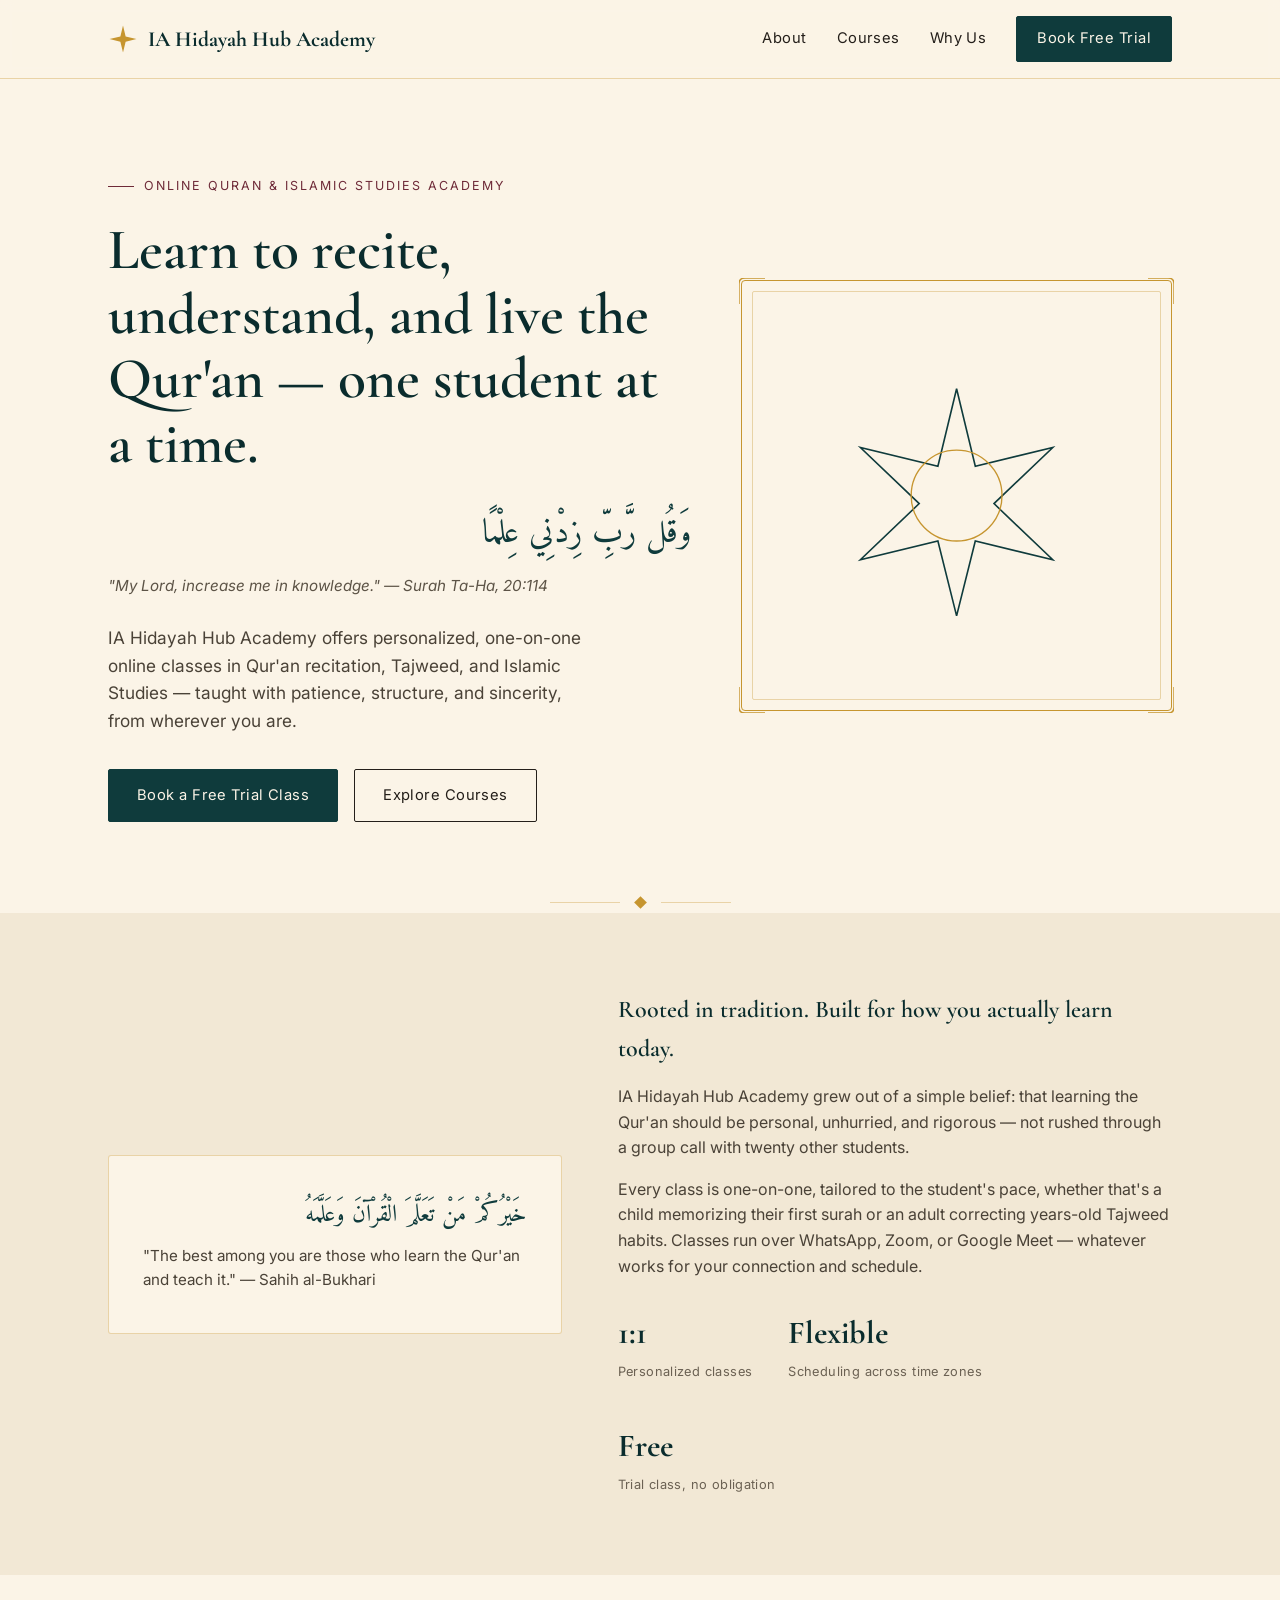
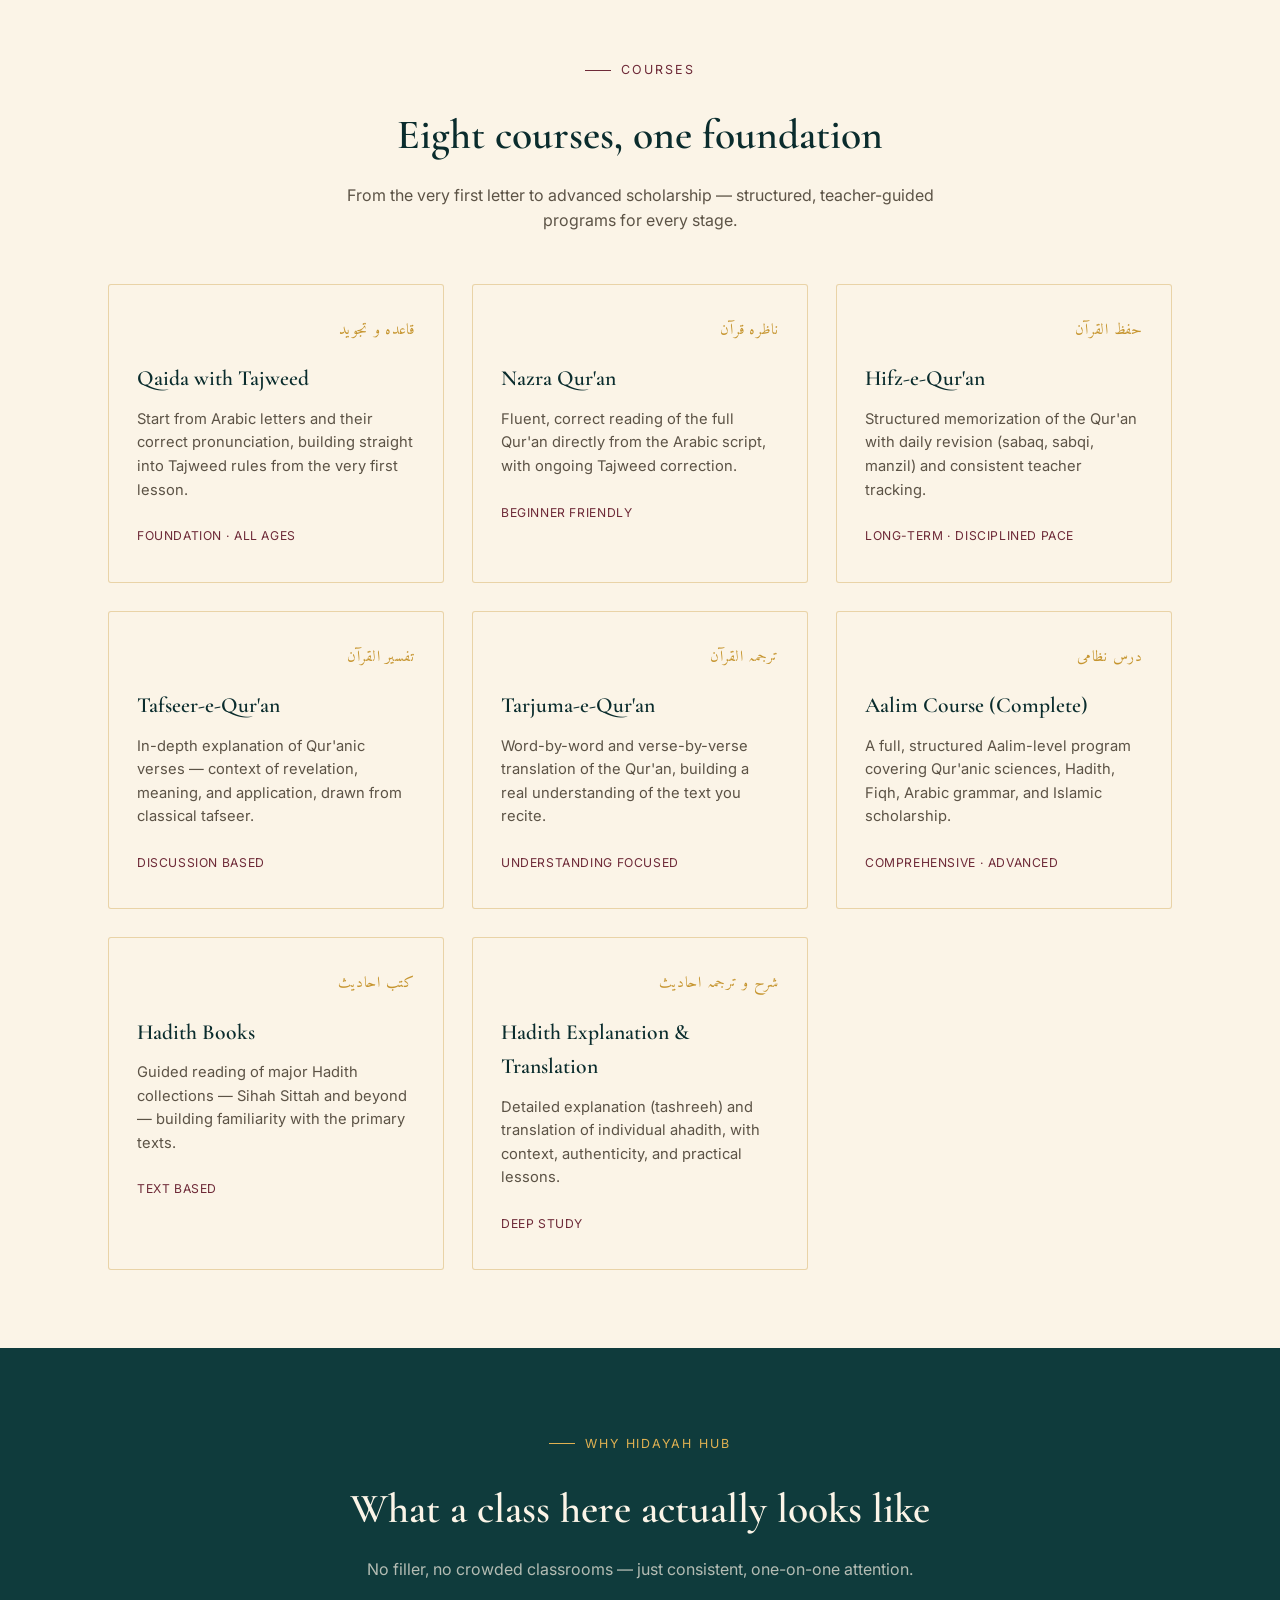
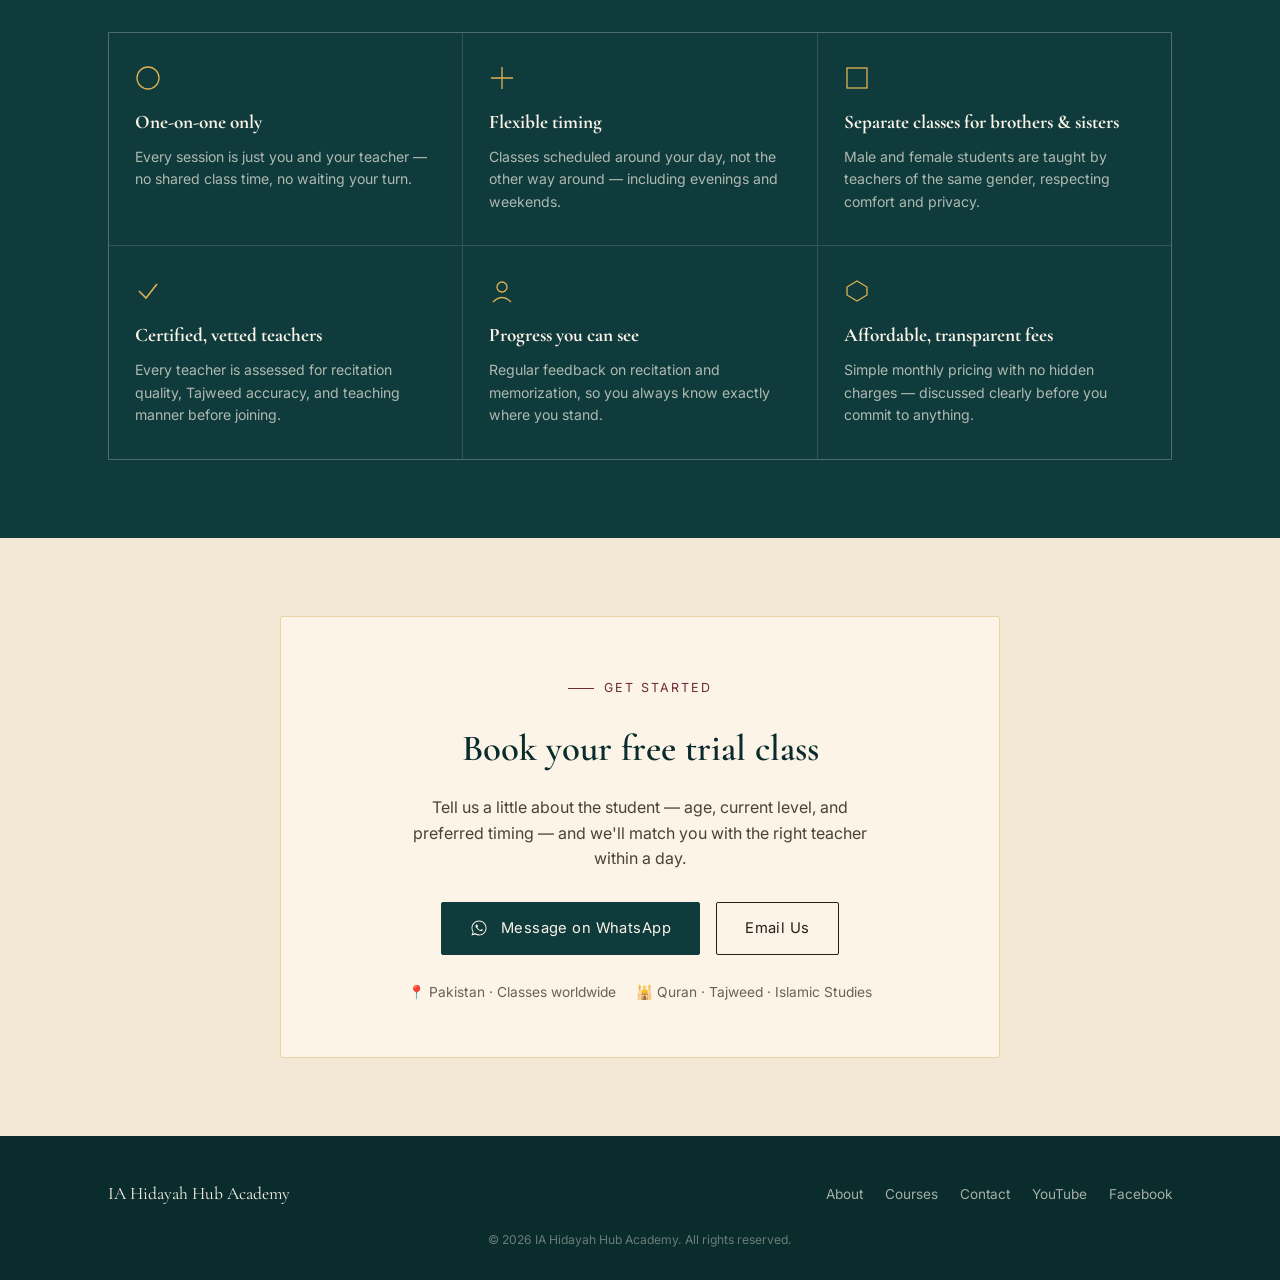
==== index.html @ 28bf7c2d "Add files via upload" ====
<!DOCTYPE html>
<html lang="en">
<head>
<meta charset="UTF-8">
<meta name="viewport" content="width=device-width, initial-scale=1.0">
<title>IA Hidayah Hub Academy — Online Quran, Tajweed &amp; Islamic Studies</title>
<meta name="description" content="IA Hidayah Hub Academy offers one-on-one online Quran recitation, Tajweed, and Islamic Studies classes with certified teachers, flexible scheduling, and a free trial class.">
<link rel="preconnect" href="https://fonts.googleapis.com">
<link href="https://fonts.googleapis.com/css2?family=Amiri:ital,wght@0,400;0,700;1,400&family=Cormorant+Garamond:wght@500;600;700&family=Inter:wght@400;500;600;700&display=swap" rel="stylesheet">
<style>
  :root{
    --ink: #0F3B3C;
    --ink-deep: #0A2C2D;
    --parchment: #FBF4E7;
    --parchment-dim: #F2E8D5;
    --gold: #C6952F;
    --gold-bright: #E0B152;
    --maroon: #6E2A38;
    --charcoal: #241F1A;
    --line: rgba(198,149,47,0.35);
  }
  *{ box-sizing: border-box; margin:0; padding:0; }
  html{ scroll-behavior: smooth; }
  body{
    background: var(--parchment);
    color: var(--charcoal);
    font-family: 'Inter', sans-serif;
    line-height: 1.6;
    overflow-x: hidden;
  }
  h1,h2,h3{ font-family:'Cormorant Garamond', serif; font-weight:600; color: var(--ink-deep); }
  .arabic{ font-family:'Amiri', serif; direction: rtl; }
  a{ text-decoration:none; color:inherit; }
  img,svg{ display:block; max-width:100%; }
  .wrap{ max-width: 1120px; margin: 0 auto; padding: 0 28px; }

  /* motion */
  @media (prefers-reduced-motion: reduce){
    *{ animation: none !important; transition: none !important; }
  }
  .reveal{ opacity:0; transform: translateY(18px); transition: opacity .7s ease, transform .7s ease; }
  .reveal.in{ opacity:1; transform: translateY(0); }

  /* geometric star (signature motif) */
  .star8{
    width: 100%; height:100%;
  }

  /* header */
  header{
    position: sticky; top:0; z-index: 50;
    background: rgba(251,244,231,0.92);
    backdrop-filter: blur(6px);
    border-bottom: 1px solid var(--line);
  }
  .nav{ display:flex; align-items:center; justify-content:space-between; padding: 16px 28px; max-width:1120px; margin:0 auto; }
  .brand{ display:flex; align-items:center; gap:10px; font-family:'Cormorant Garamond',serif; font-size:1.35rem; font-weight:700; color:var(--ink-deep); }
  .brand .mark{ width:30px; height:30px; flex-shrink:0; }
  .nav-links{ display:flex; align-items:center; gap:30px; }
  .nav-links a{ font-size:.92rem; letter-spacing:.03em; color: var(--charcoal); position:relative; }
  .nav-links a::after{ content:''; position:absolute; left:0; bottom:-5px; width:0; height:1px; background:var(--gold); transition:width .3s ease; }
  .nav-links a:hover::after{ width:100%; }
  .nav-cta{ background: var(--ink); color: var(--parchment) !important; padding: 10px 20px; border-radius:2px; font-size:.86rem; letter-spacing:.03em; border:1px solid var(--ink); transition: background .25s, color .25s; }
  .nav-cta:hover{ background: transparent; color: var(--ink) !important; }
  .burger{ display:none; }

  /* hero */
  .hero{ position:relative; padding: 90px 0 70px; overflow:hidden; }
  .hero-grid{ display:grid; grid-template-columns: 1.15fr .85fr; gap: 50px; align-items:center; }
  .eyebrow{ display:inline-flex; align-items:center; gap:10px; font-size:.78rem; letter-spacing:.16em; text-transform:uppercase; color: var(--maroon); margin-bottom:22px; }
  .eyebrow::before{ content:''; width:26px; height:1px; background: var(--maroon); }
  .hero h1{ font-size: clamp(2.4rem, 4.6vw, 3.6rem); line-height:1.12; margin-bottom: 22px; }
  .hero .ayah{ font-size: 2.1rem; color: var(--ink); margin: 26px 0 8px; line-height:1.9; }
  .hero .ayah-en{ font-size:.95rem; color:#5c5346; font-style:italic; margin-bottom: 26px; }
  .hero p.lede{ font-size: 1.08rem; color:#4a4237; max-width: 480px; margin-bottom: 34px; }
  .cta-row{ display:flex; gap:16px; flex-wrap:wrap; }
  .btn{ display:inline-block; padding: 14px 28px; font-size:.92rem; letter-spacing:.03em; border-radius:2px; transition: all .25s ease; }
  .btn-primary{ background: var(--ink); color: var(--parchment); border:1px solid var(--ink); }
  .btn-primary:hover{ background: var(--maroon); border-color: var(--maroon); }
  .btn-ghost{ border:1px solid var(--charcoal); color: var(--charcoal); }
  .btn-ghost:hover{ background: var(--charcoal); color: var(--parchment); }

  .hero-ornament{ position:relative; aspect-ratio: 1/1; display:flex; align-items:center; justify-content:center; }
  .frame{ position:absolute; inset:0; border: 1.5px solid var(--gold); border-radius: 4px; }
  .frame::before{ content:''; position:absolute; inset:10px; border: 1px solid var(--line); border-radius:2px; }
  .star-center{ width: 62%; animation: spin 60s linear infinite; }
  @keyframes spin{ to{ transform: rotate(360deg); } }
  .corner{ position:absolute; width:26px; height:26px; }
  .corner svg{ width:100%; height:100%; }
  .corner.tl{ top:-2px; left:-2px; }
  .corner.tr{ top:-2px; right:-2px; transform:scaleX(-1); }
  .corner.bl{ bottom:-2px; left:-2px; transform:scaleY(-1); }
  .corner.br{ bottom:-2px; right:-2px; transform:scale(-1,-1); }

  /* divider */
  .divider{ display:flex; align-items:center; justify-content:center; gap:16px; padding: 6px 0; }
  .divider .ln{ height:1px; width:70px; background: var(--line); }
  .divider .diamond{ width:9px; height:9px; background: var(--gold); transform: rotate(45deg); }

  section{ padding: 78px 0; }
  .section-head{ text-align:center; max-width:620px; margin:0 auto 50px; }
  .section-head .eyebrow{ justify-content:center; }
  .section-head h2{ font-size: clamp(1.9rem, 3.4vw, 2.6rem); margin-bottom: 14px; }
  .section-head p{ color:#5c5346; font-size:1rem; }

  /* about */
  .about{ background: var(--parchment-dim); }
  .about-grid{ display:grid; grid-template-columns: .9fr 1.1fr; gap:56px; align-items:center; }
  .about-panel{ border:1px solid var(--line); padding: 40px 34px; background: var(--parchment); border-radius:3px; }
  .about-panel .arabic{ font-size:1.5rem; color:var(--ink); margin-bottom:10px; }
  .about-panel p{ color:#4a4237; font-size:.95rem; }
  .about-copy h3{ font-size:1.5rem; margin-bottom:16px; }
  .about-copy p{ color:#4a4237; margin-bottom:16px; }
  .stat-row{ display:flex; gap:36px; margin-top: 28px; flex-wrap:wrap; }
  .stat b{ display:block; font-family:'Cormorant Garamond',serif; font-size:2rem; color: var(--ink-deep); }
  .stat span{ font-size:.8rem; color:#6b6153; letter-spacing:.03em; }

  /* courses */
  .courses-grid{ display:grid; grid-template-columns: repeat(3,1fr); gap: 28px; }
  .course-card{ background: var(--parchment); border:1px solid var(--line); border-radius:3px; padding: 34px 28px; position:relative; transition: transform .3s ease, box-shadow .3s ease; }
  .course-card:hover{ transform: translateY(-6px); box-shadow: 0 18px 34px rgba(15,59,60,0.1); }
  .course-num{ font-family:'Amiri',serif; font-size:.95rem; color: var(--gold); margin-bottom: 18px; letter-spacing:.05em; }
  .course-card h3{ font-size:1.35rem; margin-bottom:12px; }
  .course-card p{ font-size:.92rem; color:#5c5346; margin-bottom:20px; }
  .course-card .tag{ font-size:.76rem; letter-spacing:.05em; text-transform:uppercase; color: var(--maroon); }

  /* why us */
  .why{ background: var(--ink); color: var(--parchment); }
  .why .section-head h2{ color: var(--parchment); }
  .why .section-head p{ color: rgba(251,244,231,.7); }
  .why .eyebrow{ color: var(--gold-bright); }
  .why .eyebrow::before{ background: var(--gold-bright); }
  .feature-grid{ display:grid; grid-template-columns: repeat(3,1fr); gap: 1px; background: rgba(251,244,231,0.14); border:1px solid rgba(251,244,231,0.14); }
  .feature{ background: var(--ink); padding: 32px 26px; }
  .feature .mark{ width:26px; height:26px; margin-bottom:16px; }
  .feature h4{ font-family:'Cormorant Garamond',serif; font-size:1.2rem; margin-bottom:8px; color: var(--parchment); }
  .feature p{ font-size:.88rem; color: rgba(251,244,231,.68); }

  /* contact */
  .contact{ background: var(--parchment-dim); }
  .contact-panel{ background: var(--parchment); border:1px solid var(--line); border-radius:3px; padding: 54px; text-align:center; max-width: 720px; margin: 0 auto; position:relative; }
  .contact-panel h2{ font-size: clamp(1.8rem,3vw,2.3rem); margin-bottom:16px; }
  .contact-panel p{ color:#4a4237; margin-bottom: 30px; max-width:480px; margin-left:auto; margin-right:auto; }
  .contact-links{ display:flex; gap:16px; justify-content:center; flex-wrap:wrap; margin-bottom: 26px; }
  .contact-meta{ font-size:.86rem; color:#6b6153; }
  .contact-meta span{ display:inline-block; margin: 0 8px; }

  footer{ background: var(--ink-deep); color: rgba(251,244,231,.75); padding: 44px 0 30px; }
  .footer-row{ display:flex; justify-content:space-between; align-items:center; flex-wrap:wrap; gap:20px; }
  .footer-brand{ font-family:'Cormorant Garamond',serif; color: var(--parchment); font-size:1.1rem; }
  .footer-links{ display:flex; gap:22px; }
  .footer-links a{ font-size:.85rem; color: rgba(251,244,231,.65); transition: color .2s ease; }
  .footer-links a:hover{ color: var(--gold-bright); }
  .footer-note{ font-size:.76rem; color: rgba(251,244,231,.4); margin-top:22px; text-align:center; }

  @media (max-width: 880px){
    .nav-links{ display:none; }
    .hero-grid, .about-grid{ grid-template-columns: 1fr; }
    .hero-ornament{ max-width: 260px; margin: 0 auto; order:-1; }
    .courses-grid{ grid-template-columns: 1fr; }
    .feature-grid{ grid-template-columns: 1fr; }
    .contact-panel{ padding: 38px 24px; }
    .footer-row{ flex-direction:column; text-align:center; }
  }
</style>
</head>
<body>

<header>
  <div class="nav">
    <a href="#top" class="brand">
      <svg class="mark" viewBox="0 0 40 40" fill="none"><path d="M20 2 L23.5 16.5 L38 20 L23.5 23.5 L20 38 L16.5 23.5 L2 20 L16.5 16.5 Z" fill="#C6952F"/></svg>
      IA Hidayah Hub Academy
    </a>
    <nav class="nav-links">
      <a href="#about">About</a>
      <a href="#courses">Courses</a>
      <a href="#why">Why Us</a>
      <a href="#contact" class="nav-cta">Book Free Trial</a>
    </nav>
  </div>
</header>

<main id="top">
  <section class="hero">
    <div class="wrap hero-grid">
      <div class="reveal">
        <div class="eyebrow">Online Quran &amp; Islamic Studies Academy</div>
        <h1>Learn to recite, understand, and live the Qur'an — one student at a time.</h1>
        <p class="ayah arabic">وَقُل رَّبِّ زِدْنِي عِلْمًا</p>
        <p class="ayah-en">"My Lord, increase me in knowledge." — Surah Ta-Ha, 20:114</p>
        <p class="lede">IA Hidayah Hub Academy offers personalized, one-on-one online classes in Qur'an recitation, Tajweed, and Islamic Studies — taught with patience, structure, and sincerity, from wherever you are.</p>
        <div class="cta-row">
          <a href="#contact" class="btn btn-primary">Book a Free Trial Class</a>
          <a href="#courses" class="btn btn-ghost">Explore Courses</a>
        </div>
      </div>
      <div class="hero-ornament reveal">
        <div class="frame"></div>
        <div class="corner tl"><svg viewBox="0 0 26 26"><path d="M0 26 V6 Q0 0 6 0 H26" stroke="#C6952F" stroke-width="1.4" fill="none"/></svg></div>
        <div class="corner tr"><svg viewBox="0 0 26 26"><path d="M0 26 V6 Q0 0 6 0 H26" stroke="#C6952F" stroke-width="1.4" fill="none"/></svg></div>
        <div class="corner bl"><svg viewBox="0 0 26 26"><path d="M0 26 V6 Q0 0 6 0 H26" stroke="#C6952F" stroke-width="1.4" fill="none"/></svg></div>
        <div class="corner br"><svg viewBox="0 0 26 26"><path d="M0 26 V6 Q0 0 6 0 H26" stroke="#C6952F" stroke-width="1.4" fill="none"/></svg></div>
        <svg class="star-center" viewBox="0 0 200 200">
          <g fill="none" stroke="#0F3B3C" stroke-width="1.2">
            <path d="M100 20 L114 78 L172 64 L128 106 L172 148 L114 134 L100 190 L86 134 L28 148 L72 106 L28 64 L86 78 Z"/>
            <circle cx="100" cy="100" r="34" stroke="#C6952F" stroke-width="1"/>
          </g>
        </svg>
      </div>
    </div>
  </section>

  <div class="divider"><span class="ln"></span><span class="diamond"></span><span class="ln"></span></div>

  <section class="about" id="about">
    <div class="wrap about-grid">
      <div class="about-panel reveal">
        <p class="arabic">خَيْرُكُمْ مَنْ تَعَلَّمَ الْقُرْآنَ وَعَلَّمَهُ</p>
        <p>"The best among you are those who learn the Qur'an and teach it." — Sahih al-Bukhari</p>
      </div>
      <div class="about-copy reveal">
        <h3>Rooted in tradition. Built for how you actually learn today.</h3>
        <p>IA Hidayah Hub Academy grew out of a simple belief: that learning the Qur'an should be personal, unhurried, and rigorous — not rushed through a group call with twenty other students.</p>
        <p>Every class is one-on-one, tailored to the student's pace, whether that's a child memorizing their first surah or an adult correcting years-old Tajweed habits. Classes run over WhatsApp, Zoom, or Google Meet — whatever works for your connection and schedule.</p>
        <div class="stat-row">
          <div class="stat"><b>1:1</b><span>Personalized classes</span></div>
          <div class="stat"><b>Flexible</b><span>Scheduling across time zones</span></div>
          <div class="stat"><b>Free</b><span>Trial class, no obligation</span></div>
        </div>
      </div>
    </div>
  </section>

  <section id="courses">
    <div class="wrap">
      <div class="section-head reveal">
        <div class="eyebrow">Courses</div>
        <h2>Eight courses, one foundation</h2>
        <p>From the very first letter to advanced scholarship — structured, teacher-guided programs for every stage.</p>
      </div>
      <div class="courses-grid">
        <div class="course-card reveal">
          <div class="course-num arabic">قاعدہ و تجوید</div>
          <h3>Qaida with Tajweed</h3>
          <p>Start from Arabic letters and their correct pronunciation, building straight into Tajweed rules from the very first lesson.</p>
          <span class="tag">Foundation · All ages</span>
        </div>
        <div class="course-card reveal">
          <div class="course-num arabic">ناظرہ قرآن</div>
          <h3>Nazra Qur'an</h3>
          <p>Fluent, correct reading of the full Qur'an directly from the Arabic script, with ongoing Tajweed correction.</p>
          <span class="tag">Beginner friendly</span>
        </div>
        <div class="course-card reveal">
          <div class="course-num arabic">حفظ القرآن</div>
          <h3>Hifz-e-Qur'an</h3>
          <p>Structured memorization of the Qur'an with daily revision (sabaq, sabqi, manzil) and consistent teacher tracking.</p>
          <span class="tag">Long-term · Disciplined pace</span>
        </div>
        <div class="course-card reveal">
          <div class="course-num arabic">تفسیر القرآن</div>
          <h3>Tafseer-e-Qur'an</h3>
          <p>In-depth explanation of Qur'anic verses — context of revelation, meaning, and application, drawn from classical tafseer.</p>
          <span class="tag">Discussion based</span>
        </div>
        <div class="course-card reveal">
          <div class="course-num arabic">ترجمہ القرآن</div>
          <h3>Tarjuma-e-Qur'an</h3>
          <p>Word-by-word and verse-by-verse translation of the Qur'an, building a real understanding of the text you recite.</p>
          <span class="tag">Understanding focused</span>
        </div>
        <div class="course-card reveal">
          <div class="course-num arabic">درس نظامی</div>
          <h3>Aalim Course (Complete)</h3>
          <p>A full, structured Aalim-level program covering Qur'anic sciences, Hadith, Fiqh, Arabic grammar, and Islamic scholarship.</p>
          <span class="tag">Comprehensive · Advanced</span>
        </div>
        <div class="course-card reveal">
          <div class="course-num arabic">کتب احادیث</div>
          <h3>Hadith Books</h3>
          <p>Guided reading of major Hadith collections — Sihah Sittah and beyond — building familiarity with the primary texts.</p>
          <span class="tag">Text based</span>
        </div>
        <div class="course-card reveal">
          <div class="course-num arabic">شرح و ترجمہ احادیث</div>
          <h3>Hadith Explanation &amp; Translation</h3>
          <p>Detailed explanation (tashreeh) and translation of individual ahadith, with context, authenticity, and practical lessons.</p>
          <span class="tag">Deep study</span>
        </div>
      </div>
    </div>
  </section>

  <section class="why" id="why">
    <div class="wrap">
      <div class="section-head reveal">
        <div class="eyebrow">Why Hidayah Hub</div>
        <h2>What a class here actually looks like</h2>
        <p>No filler, no crowded classrooms — just consistent, one-on-one attention.</p>
      </div>
    </div>
    <div class="wrap">
      <div class="feature-grid">
        <div class="feature reveal">
          <svg class="mark" viewBox="0 0 26 26"><circle cx="13" cy="13" r="11" stroke="#E0B152" stroke-width="1.3" fill="none"/></svg>
          <h4>One-on-one only</h4>
          <p>Every session is just you and your teacher — no shared class time, no waiting your turn.</p>
        </div>
        <div class="feature reveal">
          <svg class="mark" viewBox="0 0 26 26"><path d="M13 2 L13 24 M2 13 L24 13" stroke="#E0B152" stroke-width="1.3"/></svg>
          <h4>Flexible timing</h4>
          <p>Classes scheduled around your day, not the other way around — including evenings and weekends.</p>
        </div>
        <div class="feature reveal">
          <svg class="mark" viewBox="0 0 26 26"><rect x="3" y="3" width="20" height="20" stroke="#E0B152" stroke-width="1.3" fill="none"/></svg>
          <h4>Separate classes for brothers &amp; sisters</h4>
          <p>Male and female students are taught by teachers of the same gender, respecting comfort and privacy.</p>
        </div>
        <div class="feature reveal">
          <svg class="mark" viewBox="0 0 26 26"><path d="M4 13 L11 20 L22 6" stroke="#E0B152" stroke-width="1.6" fill="none"/></svg>
          <h4>Certified, vetted teachers</h4>
          <p>Every teacher is assessed for recitation quality, Tajweed accuracy, and teaching manner before joining.</p>
        </div>
        <div class="feature reveal">
          <svg class="mark" viewBox="0 0 26 26"><circle cx="13" cy="9" r="5" stroke="#E0B152" stroke-width="1.3" fill="none"/><path d="M4 24 Q13 15 22 24" stroke="#E0B152" stroke-width="1.3" fill="none"/></svg>
          <h4>Progress you can see</h4>
          <p>Regular feedback on recitation and memorization, so you always know exactly where you stand.</p>
        </div>
        <div class="feature reveal">
          <svg class="mark" viewBox="0 0 26 26"><path d="M13 3 L23 9 V17 L13 23 L3 17 V9 Z" stroke="#E0B152" stroke-width="1.3" fill="none"/></svg>
          <h4>Affordable, transparent fees</h4>
          <p>Simple monthly pricing with no hidden charges — discussed clearly before you commit to anything.</p>
        </div>
      </div>
    </div>
  </section>

  <section class="contact" id="contact">
    <div class="wrap">
      <div class="contact-panel reveal">
        <div class="eyebrow" style="justify-content:center;">Get Started</div>
        <h2>Book your free trial class</h2>
        <p>Tell us a little about the student — age, current level, and preferred timing — and we'll match you with the right teacher within a day.</p>
        <div class="contact-links">
          <a href="https://wa.me/923262214367" class="btn btn-primary btn-whatsapp">
            <svg viewBox="0 0 24 24" width="18" height="18" fill="currentColor" style="display:inline-block;vertical-align:-4px;margin-right:8px;"><path d="M17.5 14.4c-.3-.1-1.6-.8-1.9-.9-.3-.1-.4-.1-.6.1-.2.3-.7.9-.8 1-.1.2-.3.2-.6.1-.3-.1-1.2-.4-2.2-1.4-.8-.7-1.4-1.6-1.5-1.9-.2-.3 0-.5.1-.6.1-.1.3-.3.4-.5.1-.1.2-.3.2-.4.1-.2 0-.3 0-.4-.1-.1-.6-1.4-.8-1.9-.2-.5-.4-.4-.6-.4h-.5c-.2 0-.4.1-.6.3-.2.3-.8.8-.8 1.9s.8 2.2 1 2.4c.1.1 1.7 2.6 4.1 3.6.6.2 1 .4 1.4.5.6.2 1.1.2 1.5.1.5-.1 1.4-.6 1.6-1.1.2-.5.2-1 .1-1.1-.1-.1-.2-.2-.5-.3z"/><path d="M12 2C6.5 2 2 6.5 2 12c0 1.9.5 3.6 1.5 5.1L2 22l5.1-1.4C8.5 21.5 10.2 22 12 22c5.5 0 10-4.5 10-10S17.5 2 12 2zm0 18.2c-1.7 0-3.3-.5-4.6-1.3l-.3-.2-3.1.8.8-3-.2-.3C3.7 14.9 3.2 13.5 3.2 12c0-4.8 3.9-8.7 8.8-8.7s8.8 3.9 8.8 8.7-3.9 8.7-8.8 8.7z"/></svg>
            Message on WhatsApp
          </a>
          <a href="mailto:ibrahimadil7860@gmail.com" class="btn btn-ghost">Email Us</a>
        </div>
        <div class="contact-meta">
          <span>📍 Pakistan · Classes worldwide</span>
          <span>🕌 Quran · Tajweed · Islamic Studies</span>
        </div>
      </div>
    </div>
  </section>
</main>

<footer>
  <div class="wrap">
    <div class="footer-row">
      <div class="footer-brand">IA Hidayah Hub Academy</div>
      <div class="footer-links">
        <a href="#about">About</a>
        <a href="#courses">Courses</a>
        <a href="#contact">Contact</a>
        <a href="#" target="_blank">YouTube</a>
        <a href="#" target="_blank">Facebook</a>
      </div>
    </div>
    <div class="footer-note">© <span id="year"></span> IA Hidayah Hub Academy. All rights reserved.</div>
  </div>
</footer>

<script>
  document.getElementById('year').textContent = new Date().getFullYear();
  const io = new IntersectionObserver((entries)=>{
    entries.forEach(e=>{ if(e.isIntersecting){ e.target.classList.add('in'); io.unobserve(e.target); } });
  }, { threshold: 0.15 });
  document.querySelectorAll('.reveal').forEach(el => io.observe(el));
</script>

</body>
</html>
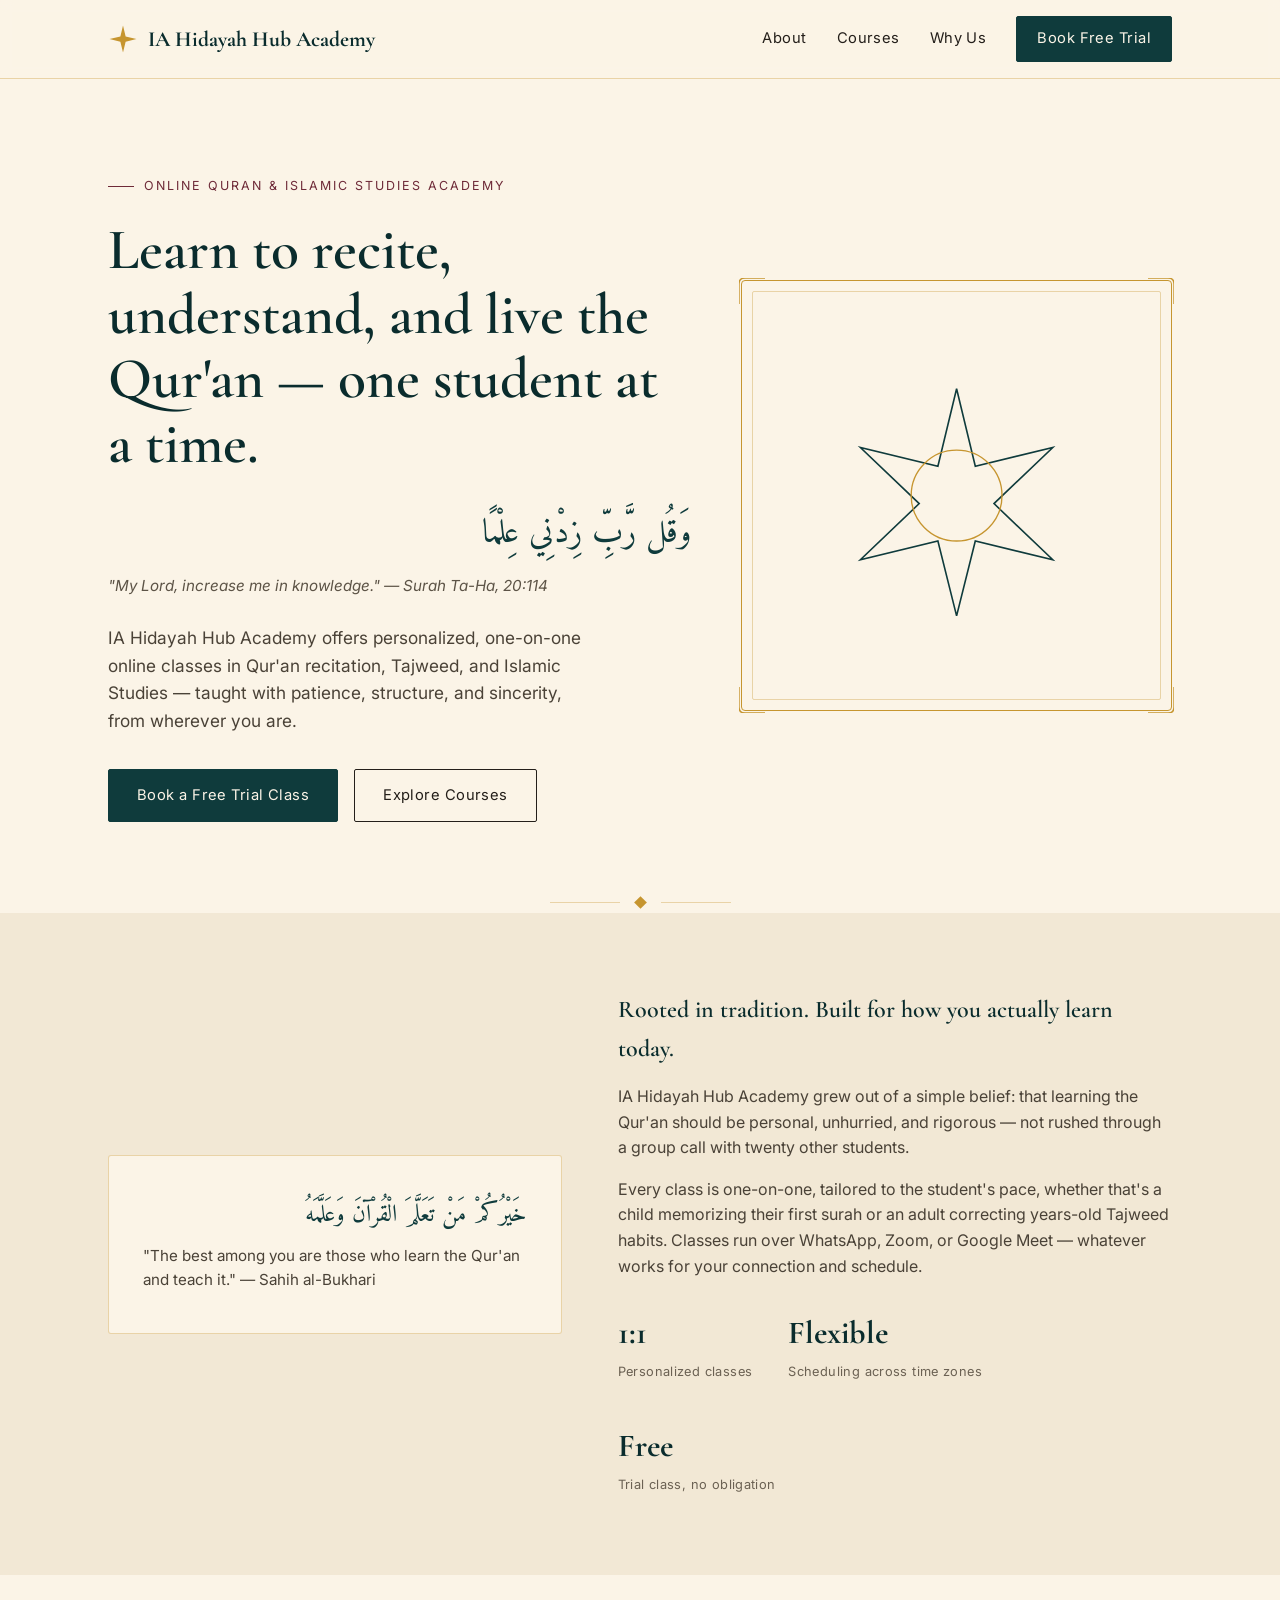
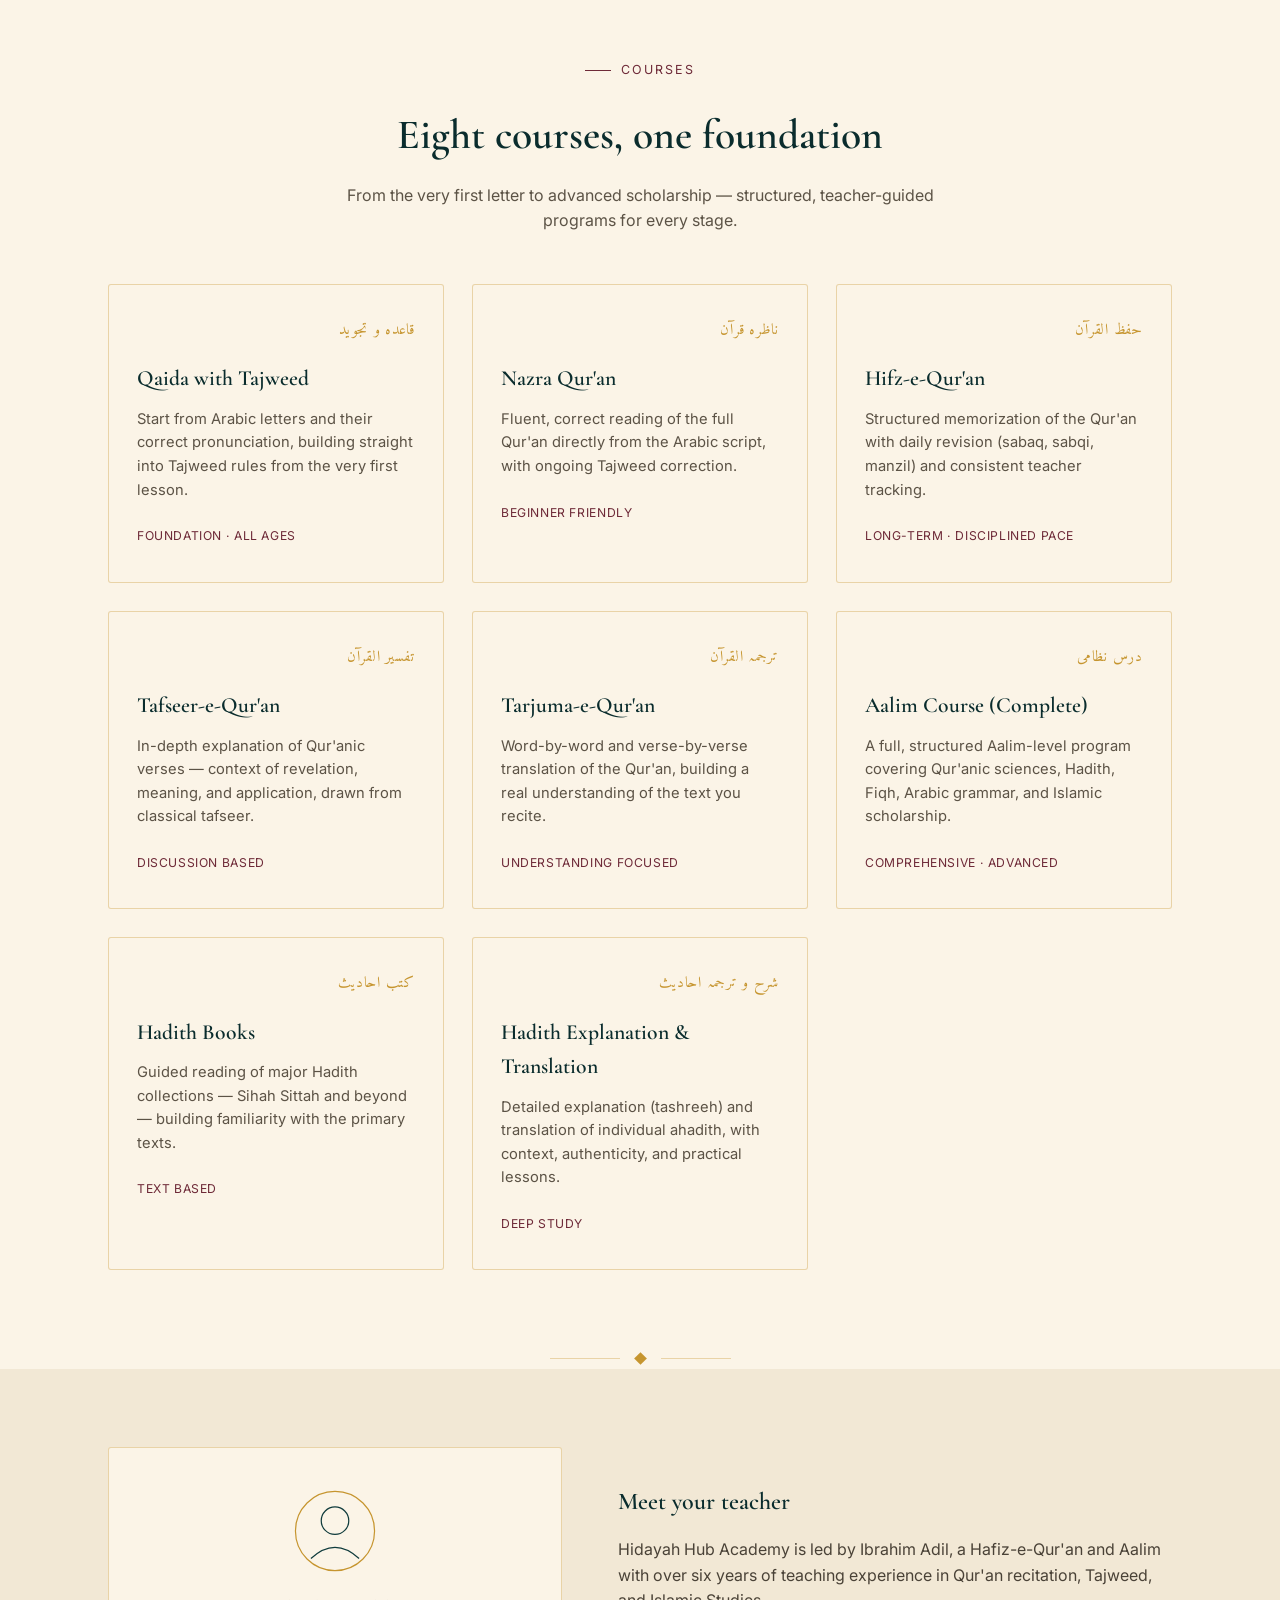
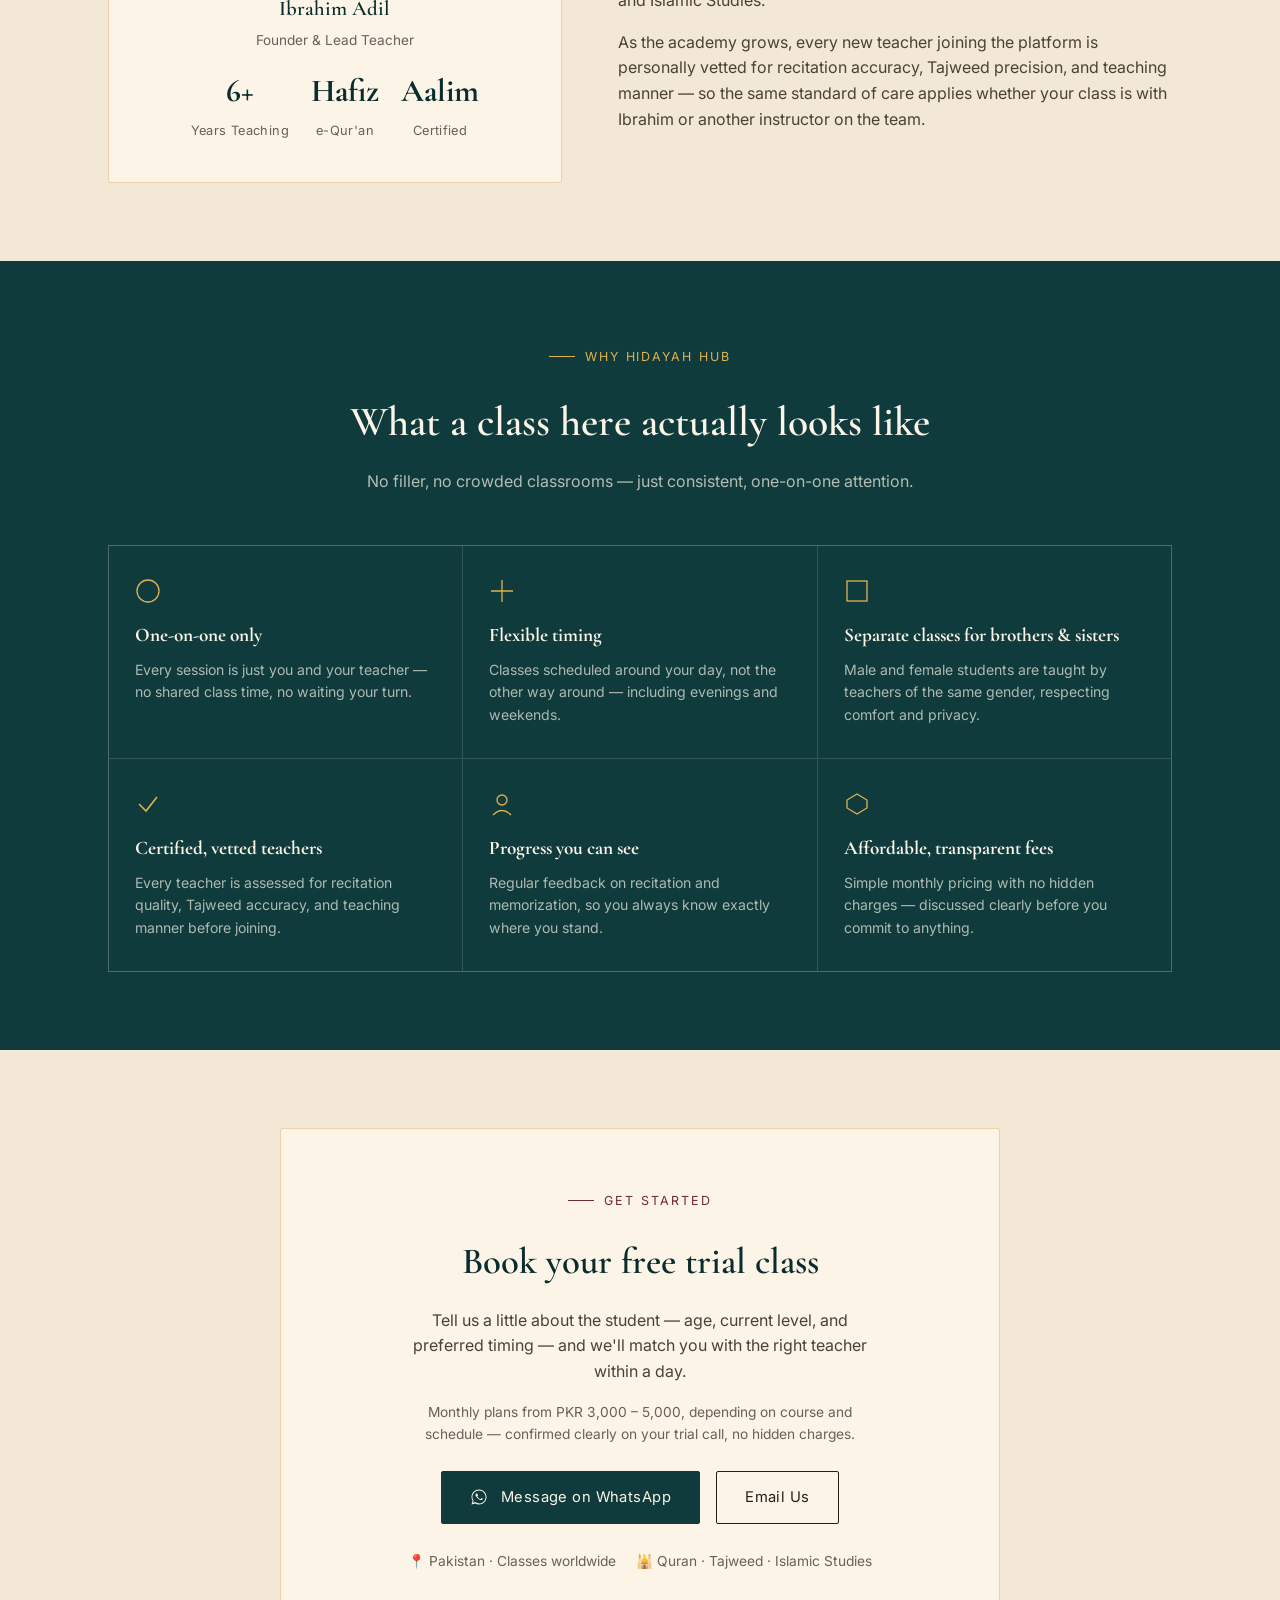
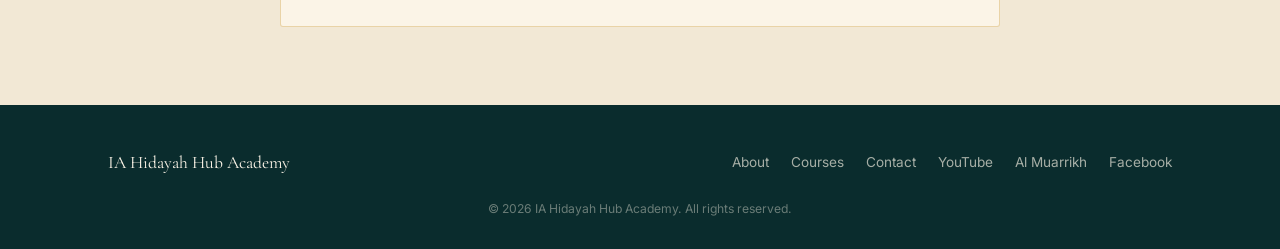
==== commit 812b7605: "Rename index(1).html to index.html" ====
--- a/index.html
+++ b/index.html
@@ -292,6 +292,32 @@
     </div>
   </section>
 
+  <div class="divider"><span class="ln"></span><span class="diamond"></span><span class="ln"></span></div>
+
+  <section class="about" id="teacher">
+    <div class="wrap about-grid">
+      <div class="about-panel reveal" style="text-align:center;">
+        <svg viewBox="0 0 100 100" width="86" height="86" style="margin:0 auto 18px;">
+          <circle cx="50" cy="50" r="46" fill="none" stroke="#C6952F" stroke-width="1.4"/>
+          <circle cx="50" cy="38" r="16" fill="none" stroke="#0F3B3C" stroke-width="1.4"/>
+          <path d="M22 82 Q50 56 78 82" fill="none" stroke="#0F3B3C" stroke-width="1.4"/>
+        </svg>
+        <h3 style="font-size:1.3rem;margin-bottom:4px;">Ibrahim Adil</h3>
+        <p style="color:#6b6153;font-size:.85rem;margin-bottom:14px;">Founder &amp; Lead Teacher</p>
+        <div class="stat-row" style="justify-content:center;gap:22px;margin-top:0;">
+          <div class="stat"><b>6+</b><span>Years Teaching</span></div>
+          <div class="stat"><b>Hafiz</b><span>e-Qur'an</span></div>
+          <div class="stat"><b>Aalim</b><span>Certified</span></div>
+        </div>
+      </div>
+      <div class="about-copy reveal">
+        <h3>Meet your teacher</h3>
+        <p>Hidayah Hub Academy is led by Ibrahim Adil, a Hafiz-e-Qur'an and Aalim with over six years of teaching experience in Qur'an recitation, Tajweed, and Islamic Studies.</p>
+        <p>As the academy grows, every new teacher joining the platform is personally vetted for recitation accuracy, Tajweed precision, and teaching manner — so the same standard of care applies whether your class is with Ibrahim or another instructor on the team.</p>
+      </div>
+    </div>
+  </section>
+
   <section class="why" id="why">
     <div class="wrap">
       <div class="section-head reveal">
@@ -342,6 +368,7 @@
         <div class="eyebrow" style="justify-content:center;">Get Started</div>
         <h2>Book your free trial class</h2>
         <p>Tell us a little about the student — age, current level, and preferred timing — and we'll match you with the right teacher within a day.</p>
+        <p style="font-size:.86rem;color:#6b6153;margin-top:-14px;margin-bottom:26px;">Monthly plans from PKR 3,000 – 5,000, depending on course and schedule — confirmed clearly on your trial call, no hidden charges.</p>
         <div class="contact-links">
           <a href="https://wa.me/923262214367" class="btn btn-primary btn-whatsapp">
             <svg viewBox="0 0 24 24" width="18" height="18" fill="currentColor" style="display:inline-block;vertical-align:-4px;margin-right:8px;"><path d="M17.5 14.4c-.3-.1-1.6-.8-1.9-.9-.3-.1-.4-.1-.6.1-.2.3-.7.9-.8 1-.1.2-.3.2-.6.1-.3-.1-1.2-.4-2.2-1.4-.8-.7-1.4-1.6-1.5-1.9-.2-.3 0-.5.1-.6.1-.1.3-.3.4-.5.1-.1.2-.3.2-.4.1-.2 0-.3 0-.4-.1-.1-.6-1.4-.8-1.9-.2-.5-.4-.4-.6-.4h-.5c-.2 0-.4.1-.6.3-.2.3-.8.8-.8 1.9s.8 2.2 1 2.4c.1.1 1.7 2.6 4.1 3.6.6.2 1 .4 1.4.5.6.2 1.1.2 1.5.1.5-.1 1.4-.6 1.6-1.1.2-.5.2-1 .1-1.1-.1-.1-.2-.2-.5-.3z"/><path d="M12 2C6.5 2 2 6.5 2 12c0 1.9.5 3.6 1.5 5.1L2 22l5.1-1.4C8.5 21.5 10.2 22 12 22c5.5 0 10-4.5 10-10S17.5 2 12 2zm0 18.2c-1.7 0-3.3-.5-4.6-1.3l-.3-.2-3.1.8.8-3-.2-.3C3.7 14.9 3.2 13.5 3.2 12c0-4.8 3.9-8.7 8.8-8.7s8.8 3.9 8.8 8.7-3.9 8.7-8.8 8.7z"/></svg>
@@ -366,8 +393,9 @@
         <a href="#about">About</a>
         <a href="#courses">Courses</a>
         <a href="#contact">Contact</a>
-        <a href="#" target="_blank">YouTube</a>
-        <a href="#" target="_blank">Facebook</a>
+        <a href="https://youtube.com/@ahidayahnoor" target="_blank">YouTube</a>
+        <a href="https://youtube.com/@almuarrikh.official" target="_blank">Al Muarrikh</a>
+        <a href="https://www.facebook.com/share/19P4MpADRA/" target="_blank">Facebook</a>
       </div>
     </div>
     <div class="footer-note">© <span id="year"></span> IA Hidayah Hub Academy. All rights reserved.</div>
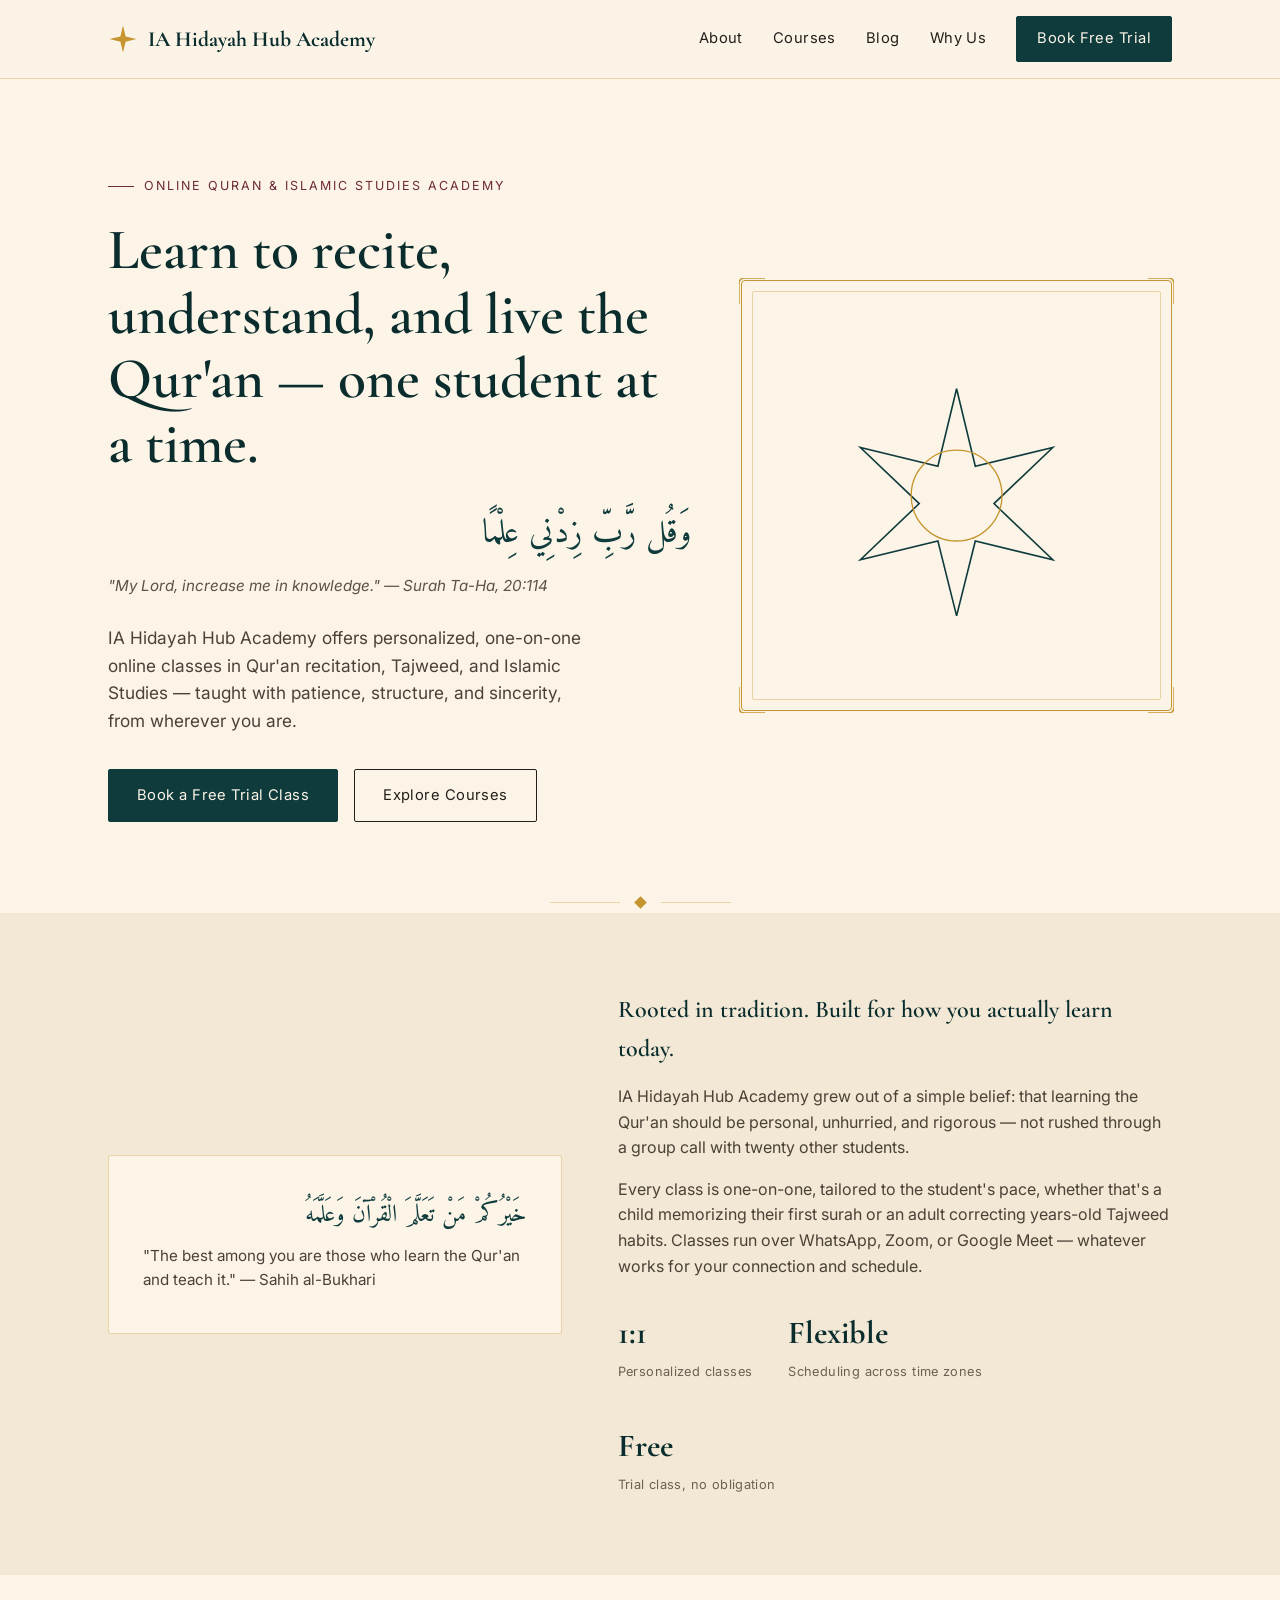
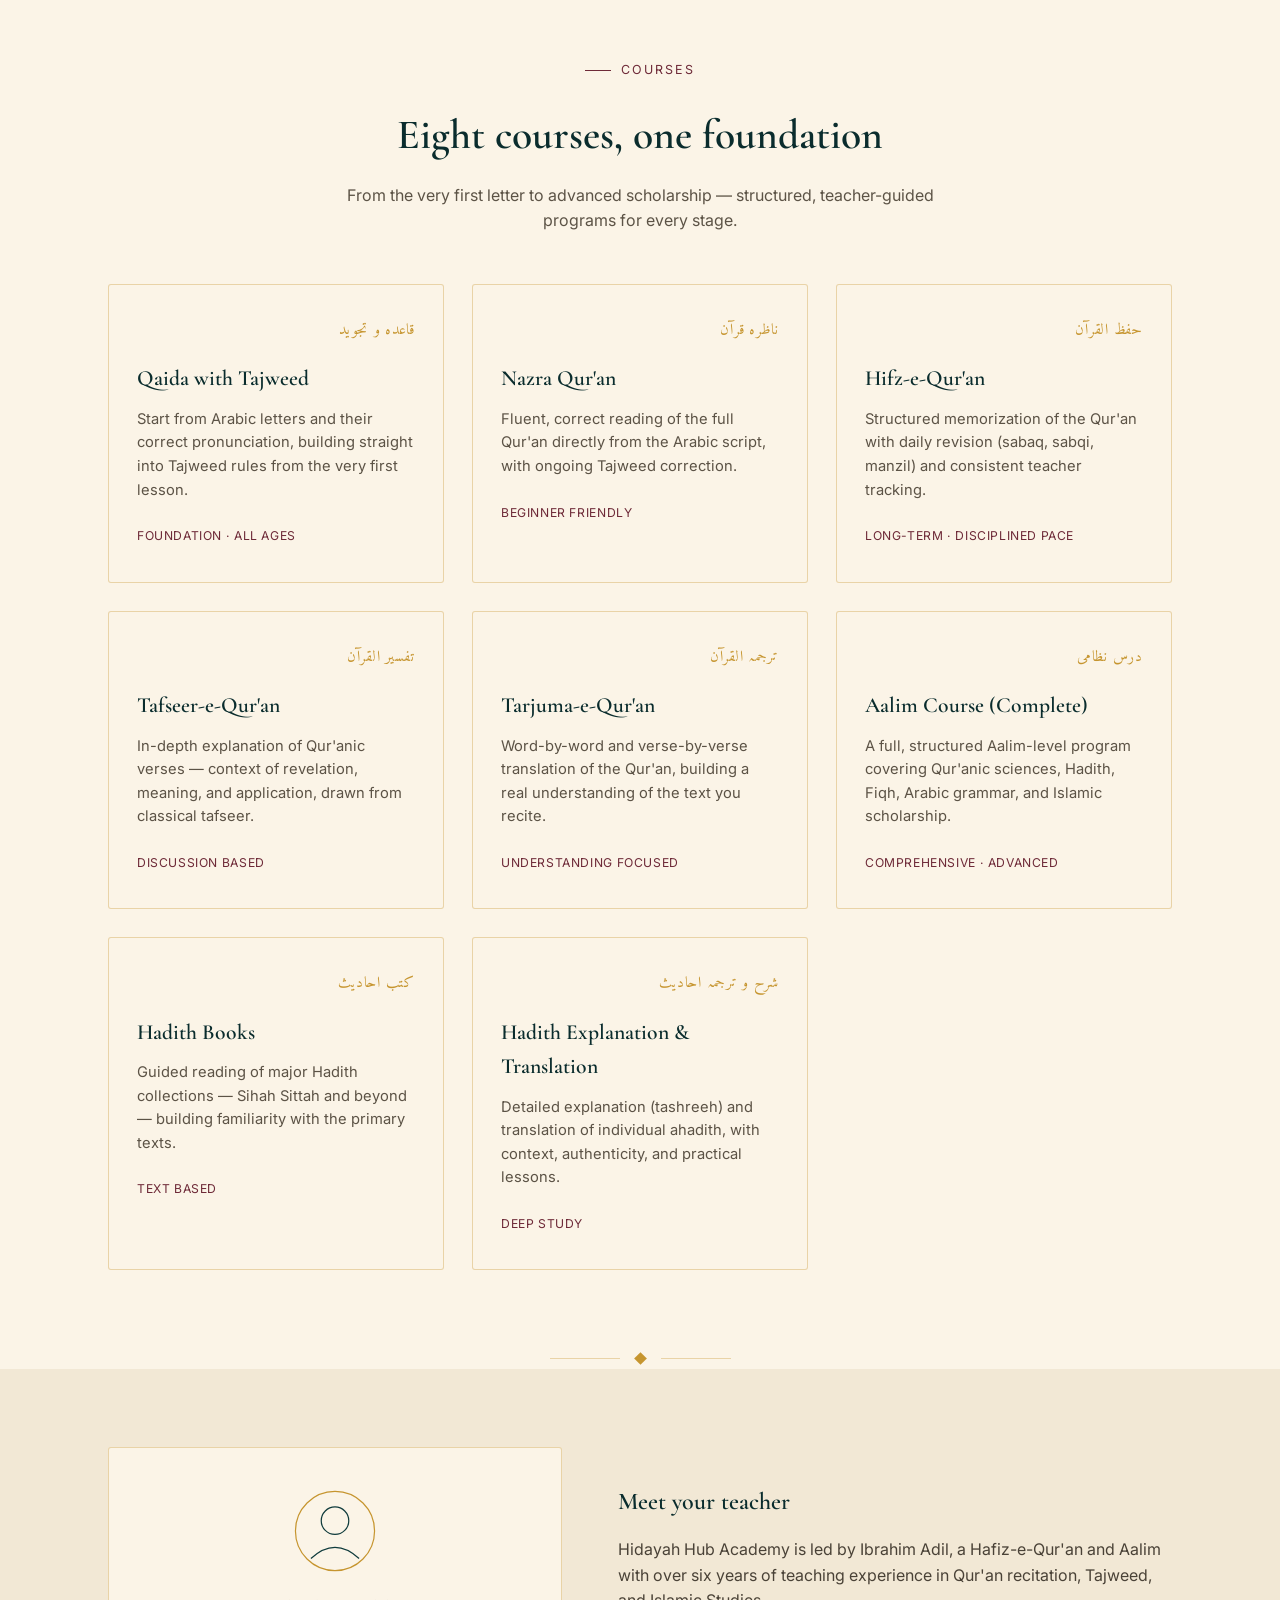
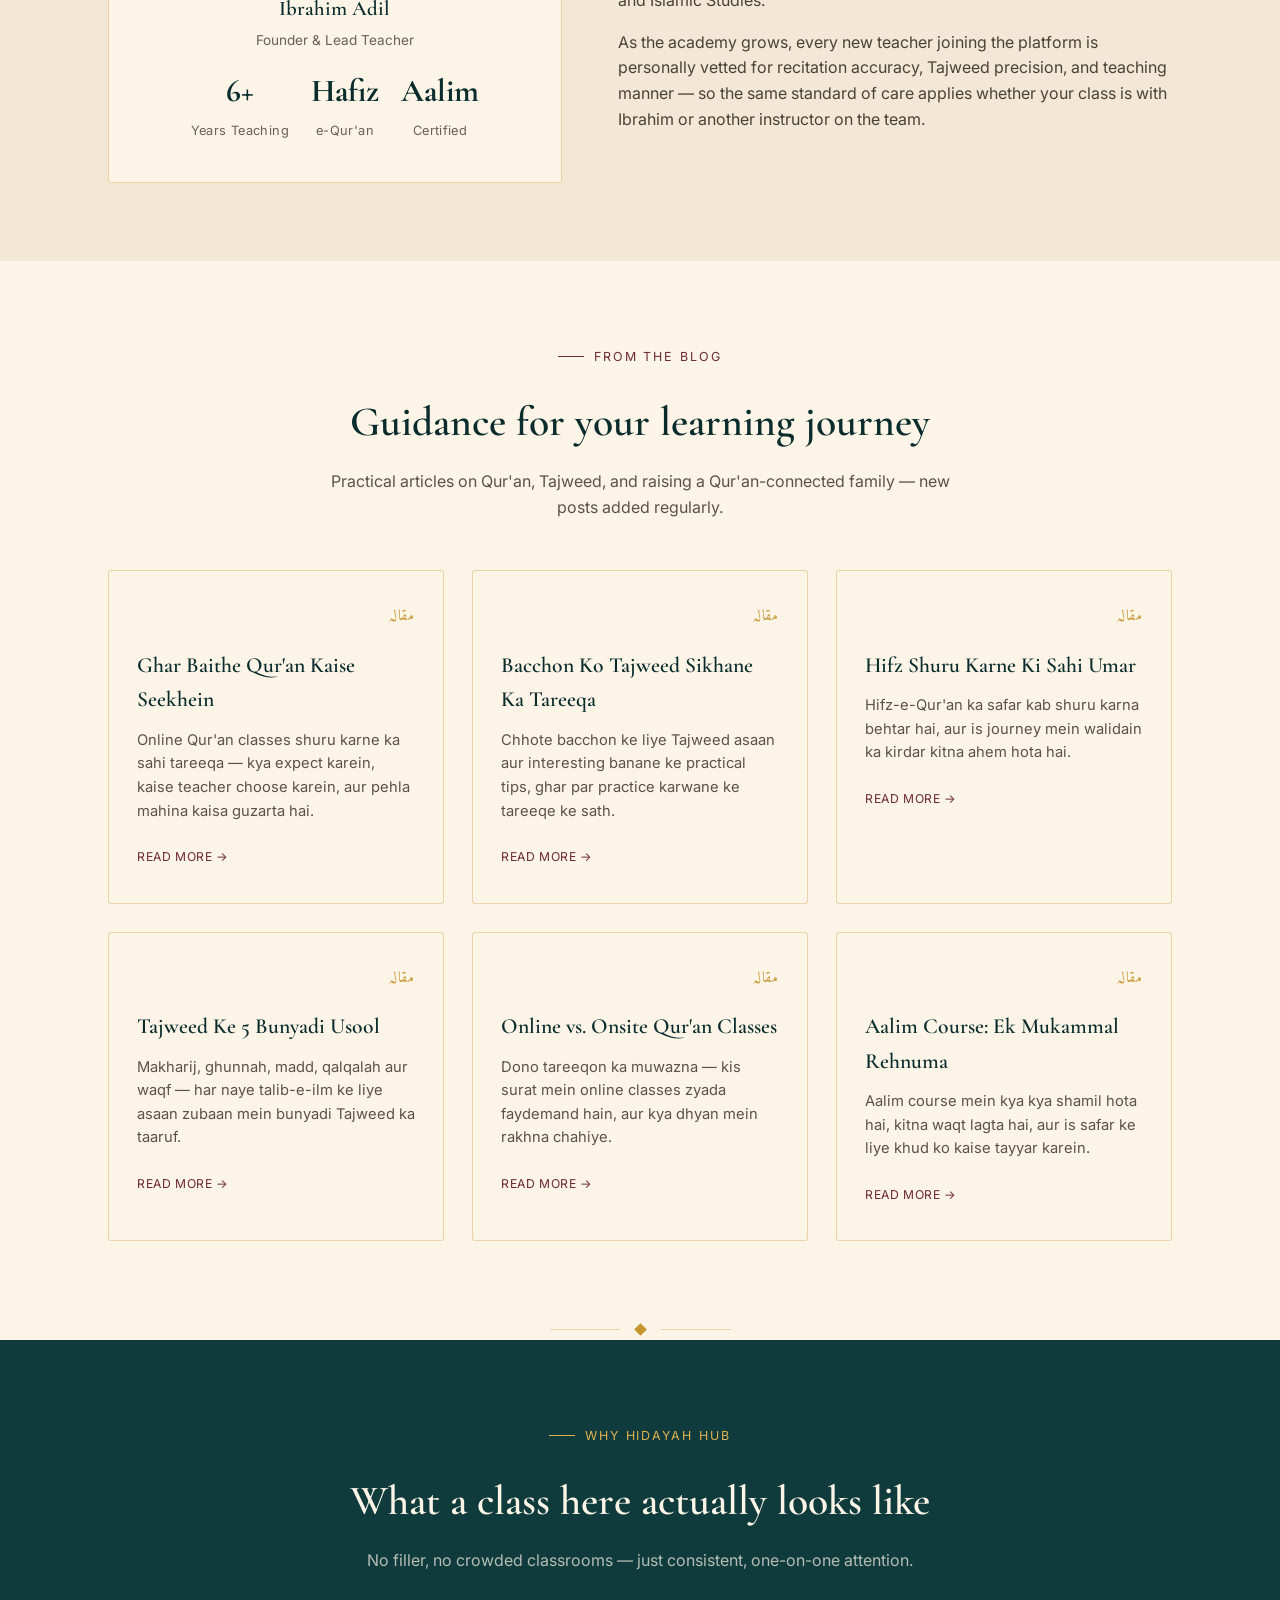
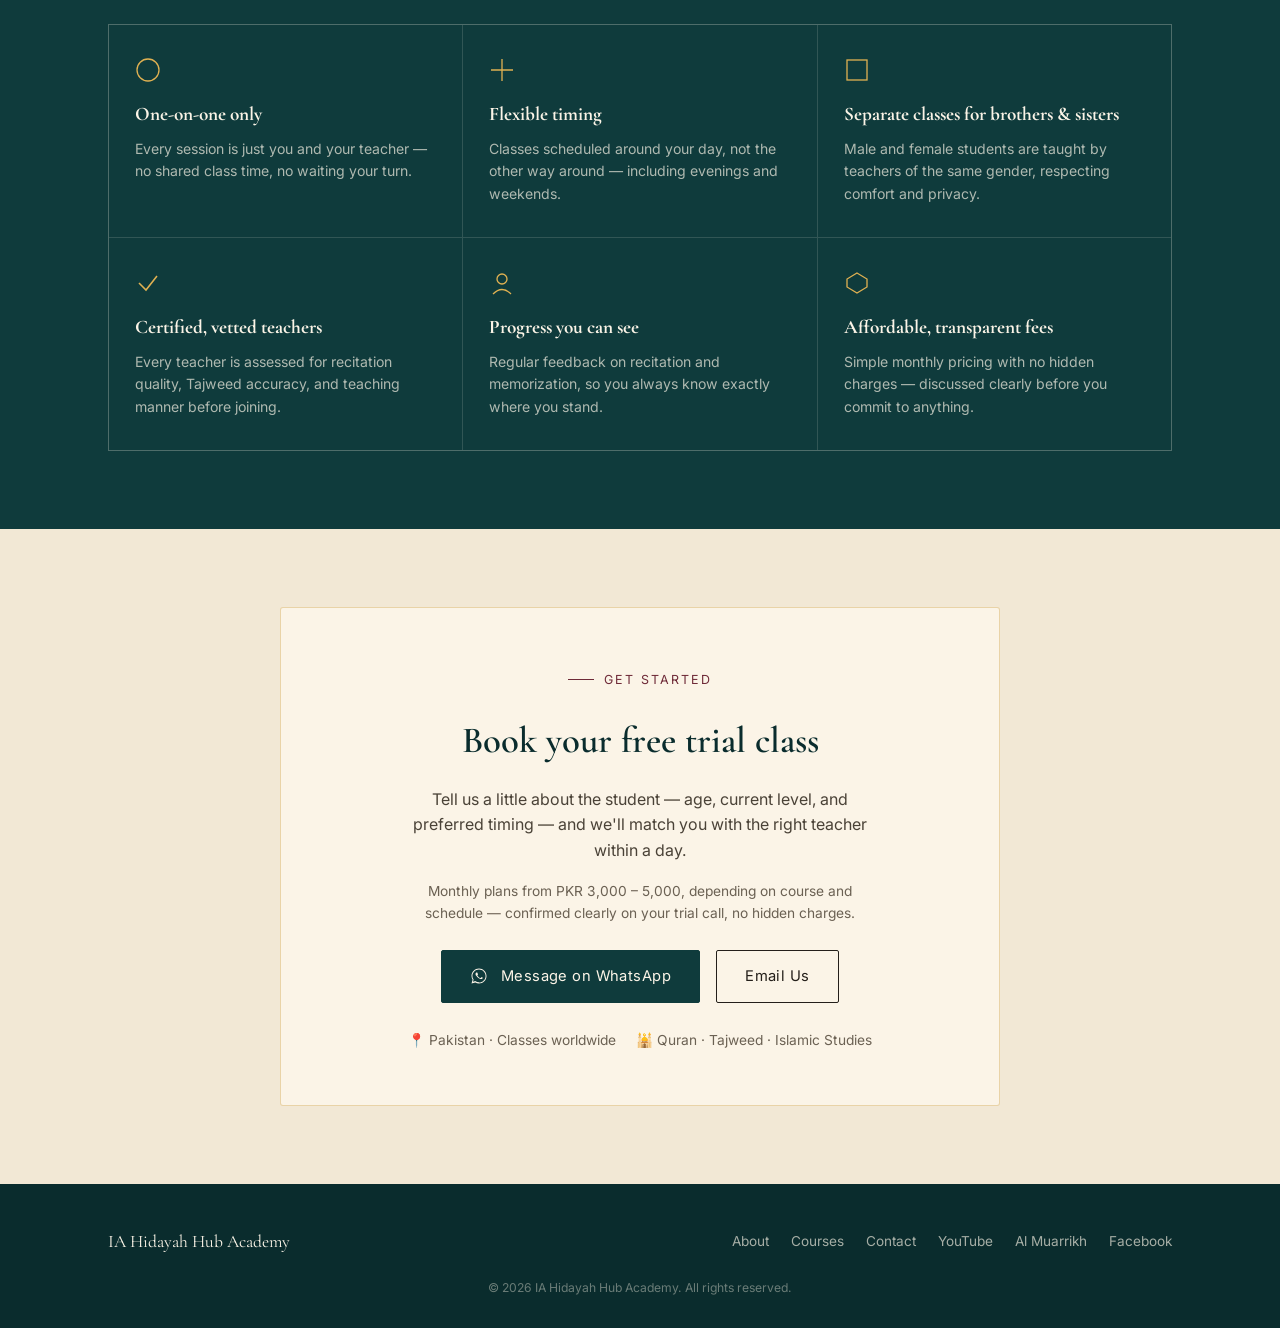
==== commit ae9faf32: "Add files via upload" ====
--- a/index.html
+++ b/index.html
@@ -117,7 +117,7 @@
 
   /* courses */
   .courses-grid{ display:grid; grid-template-columns: repeat(3,1fr); gap: 28px; }
-  .course-card{ background: var(--parchment); border:1px solid var(--line); border-radius:3px; padding: 34px 28px; position:relative; transition: transform .3s ease, box-shadow .3s ease; }
+  .course-card{ display:block; background: var(--parchment); border:1px solid var(--line); border-radius:3px; padding: 34px 28px; position:relative; transition: transform .3s ease, box-shadow .3s ease; }
   .course-card:hover{ transform: translateY(-6px); box-shadow: 0 18px 34px rgba(15,59,60,0.1); }
   .course-num{ font-family:'Amiri',serif; font-size:.95rem; color: var(--gold); margin-bottom: 18px; letter-spacing:.05em; }
   .course-card h3{ font-size:1.35rem; margin-bottom:12px; }
@@ -175,6 +175,7 @@
     <nav class="nav-links">
       <a href="#about">About</a>
       <a href="#courses">Courses</a>
+      <a href="#blog">Blog</a>
       <a href="#why">Why Us</a>
       <a href="#contact" class="nav-cta">Book Free Trial</a>
     </nav>
@@ -318,6 +319,56 @@
     </div>
   </section>
 
+  <section id="blog">
+    <div class="wrap">
+      <div class="section-head reveal">
+        <div class="eyebrow">From the Blog</div>
+        <h2>Guidance for your learning journey</h2>
+        <p>Practical articles on Qur'an, Tajweed, and raising a Qur'an-connected family — new posts added regularly.</p>
+      </div>
+      <div class="courses-grid">
+        <a href="blog/ghar-baithe-quran.html" class="course-card reveal">
+          <div class="course-num arabic">مقالہ</div>
+          <h3>Ghar Baithe Qur'an Kaise Seekhein</h3>
+          <p>Online Qur'an classes shuru karne ka sahi tareeqa — kya expect karein, kaise teacher choose karein, aur pehla mahina kaisa guzarta hai.</p>
+          <span class="tag">Read more →</span>
+        </a>
+        <a href="blog/tajweed-bachon.html" class="course-card reveal">
+          <div class="course-num arabic">مقالہ</div>
+          <h3>Bacchon Ko Tajweed Sikhane Ka Tareeqa</h3>
+          <p>Chhote bacchon ke liye Tajweed asaan aur interesting banane ke practical tips, ghar par practice karwane ke tareeqe ke sath.</p>
+          <span class="tag">Read more →</span>
+        </a>
+        <a href="blog/hifz-umar.html" class="course-card reveal">
+          <div class="course-num arabic">مقالہ</div>
+          <h3>Hifz Shuru Karne Ki Sahi Umar</h3>
+          <p>Hifz-e-Qur'an ka safar kab shuru karna behtar hai, aur is journey mein walidain ka kirdar kitna ahem hota hai.</p>
+          <span class="tag">Read more →</span>
+        </a>
+        <a href="blog/tajweed-usool.html" class="course-card reveal">
+          <div class="course-num arabic">مقالہ</div>
+          <h3>Tajweed Ke 5 Bunyadi Usool</h3>
+          <p>Makharij, ghunnah, madd, qalqalah aur waqf — har naye talib-e-ilm ke liye asaan zubaan mein bunyadi Tajweed ka taaruf.</p>
+          <span class="tag">Read more →</span>
+        </a>
+        <a href="blog/online-vs-onsite.html" class="course-card reveal">
+          <div class="course-num arabic">مقالہ</div>
+          <h3>Online vs. Onsite Qur'an Classes</h3>
+          <p>Dono tareeqon ka muwazna — kis surat mein online classes zyada faydemand hain, aur kya dhyan mein rakhna chahiye.</p>
+          <span class="tag">Read more →</span>
+        </a>
+        <a href="blog/aalim-course.html" class="course-card reveal">
+          <div class="course-num arabic">مقالہ</div>
+          <h3>Aalim Course: Ek Mukammal Rehnuma</h3>
+          <p>Aalim course mein kya kya shamil hota hai, kitna waqt lagta hai, aur is safar ke liye khud ko kaise tayyar karein.</p>
+          <span class="tag">Read more →</span>
+        </a>
+      </div>
+    </div>
+  </section>
+
+  <div class="divider"><span class="ln"></span><span class="diamond"></span><span class="ln"></span></div>
+
   <section class="why" id="why">
     <div class="wrap">
       <div class="section-head reveal">
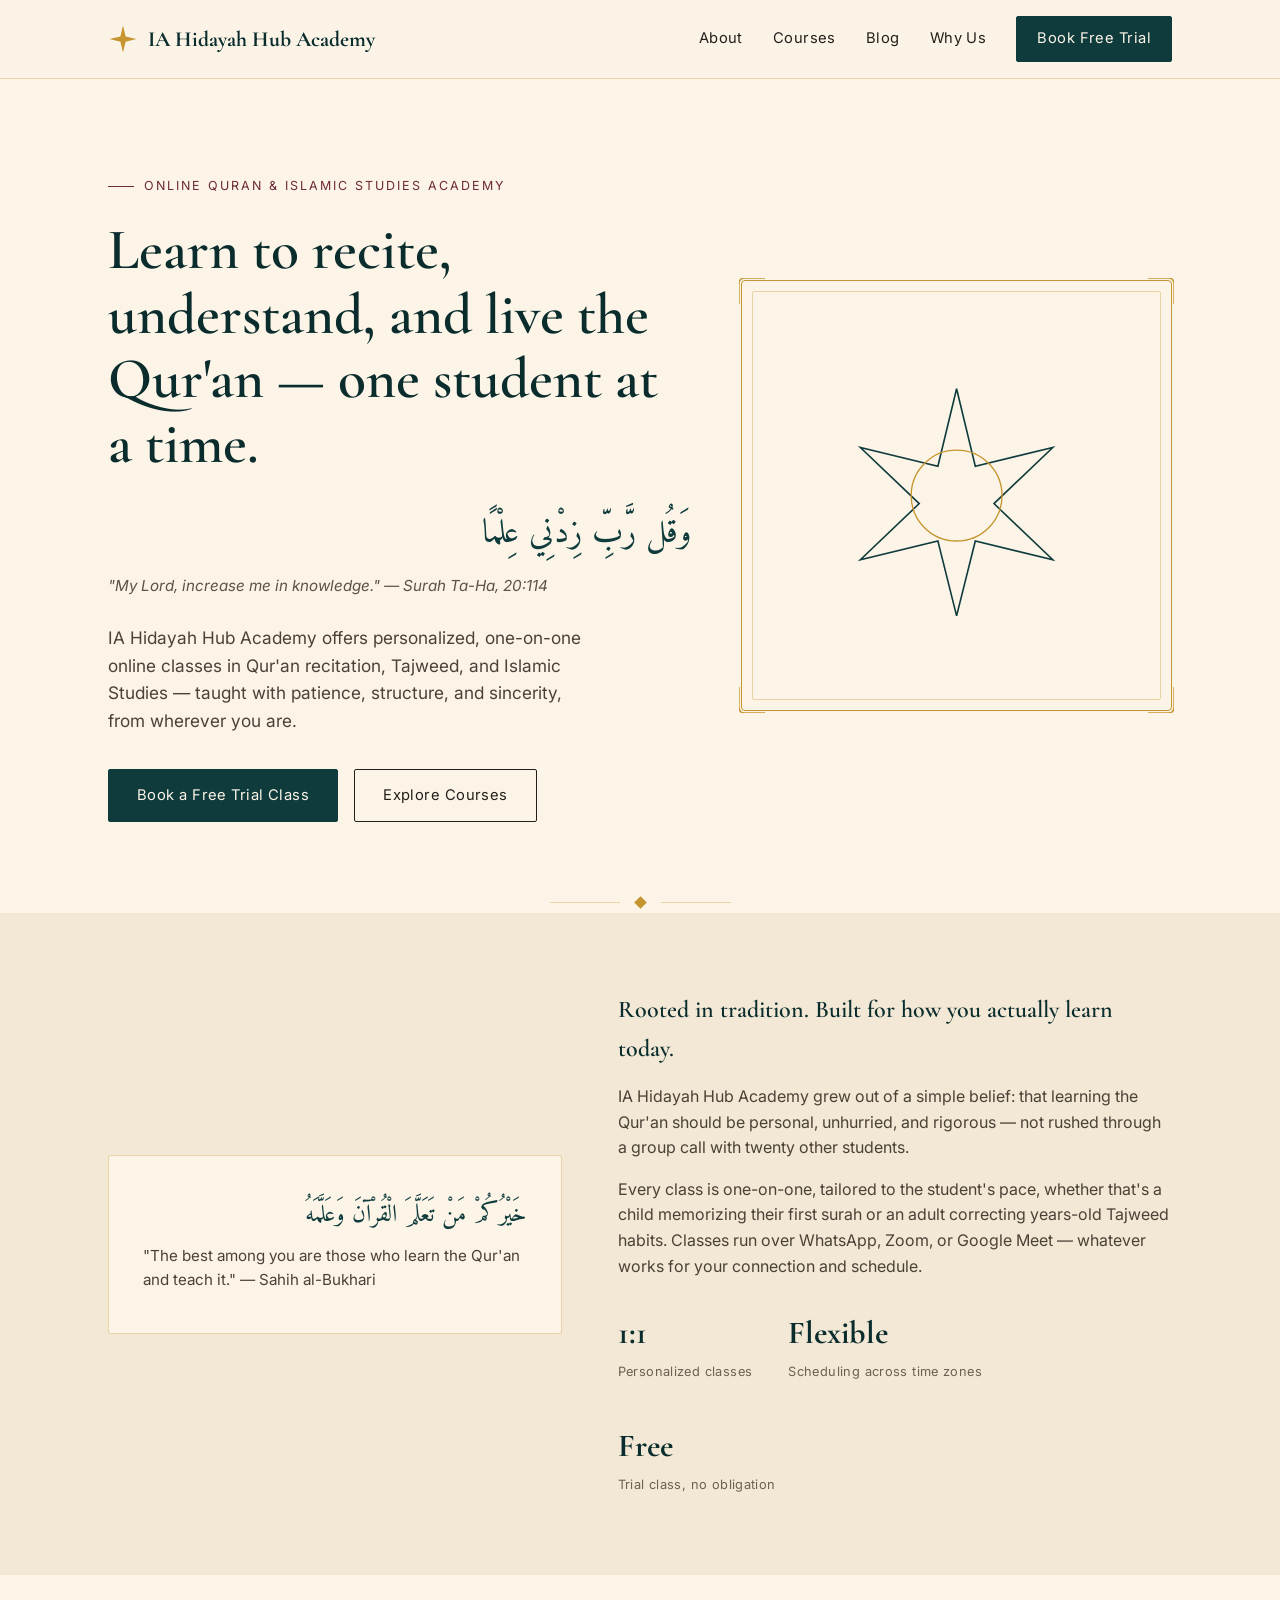
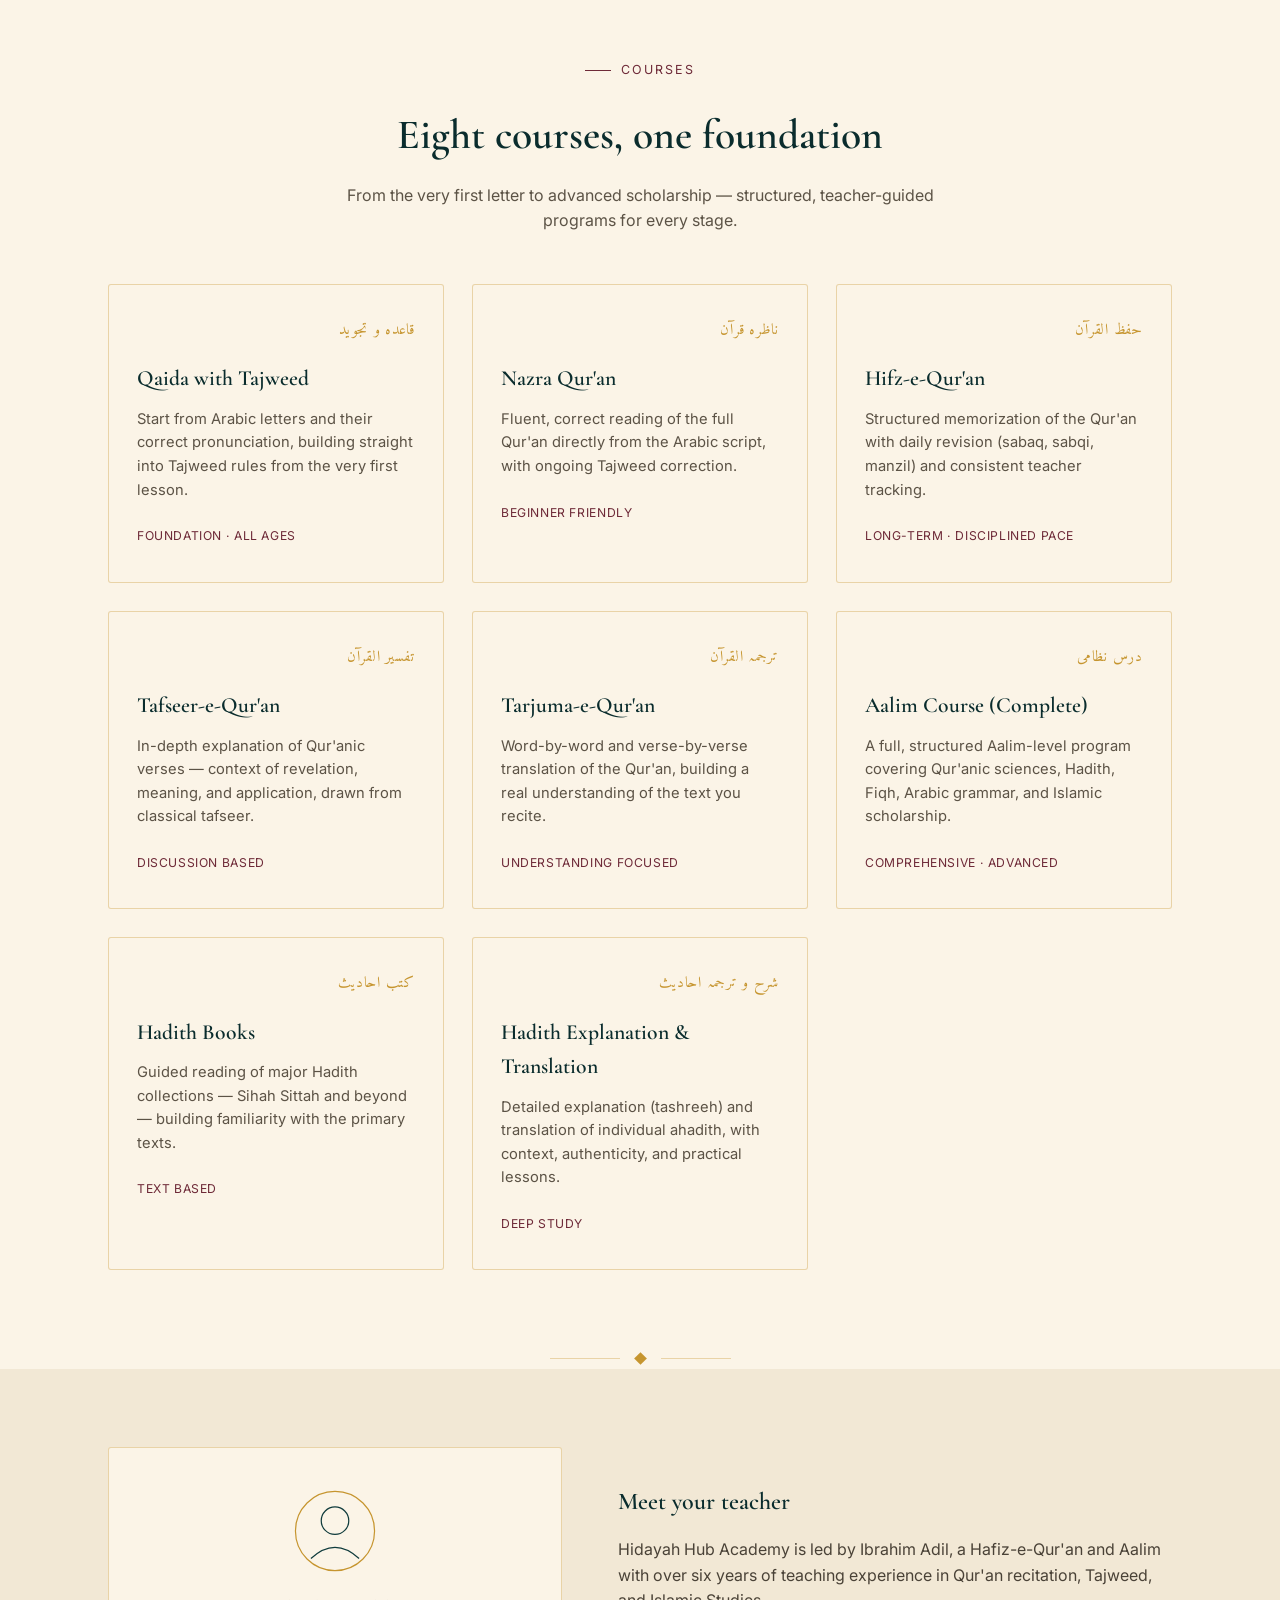
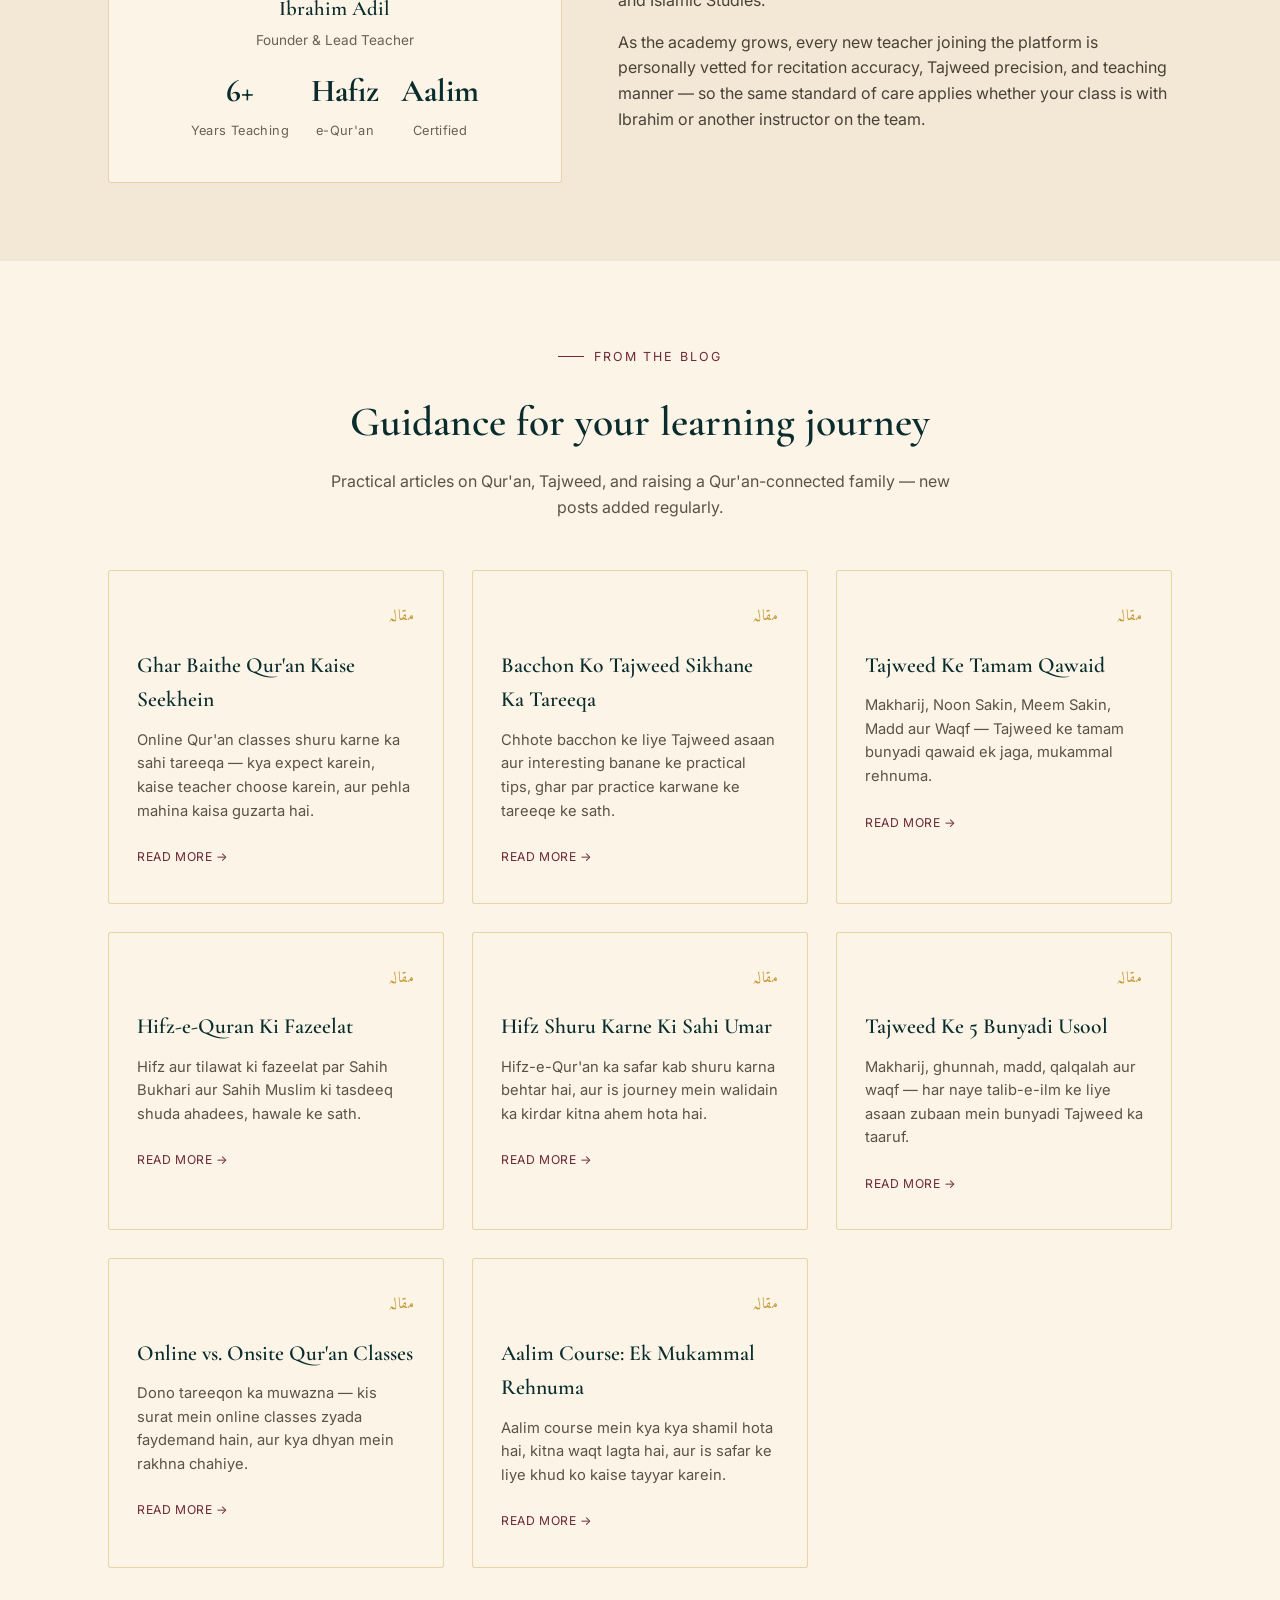
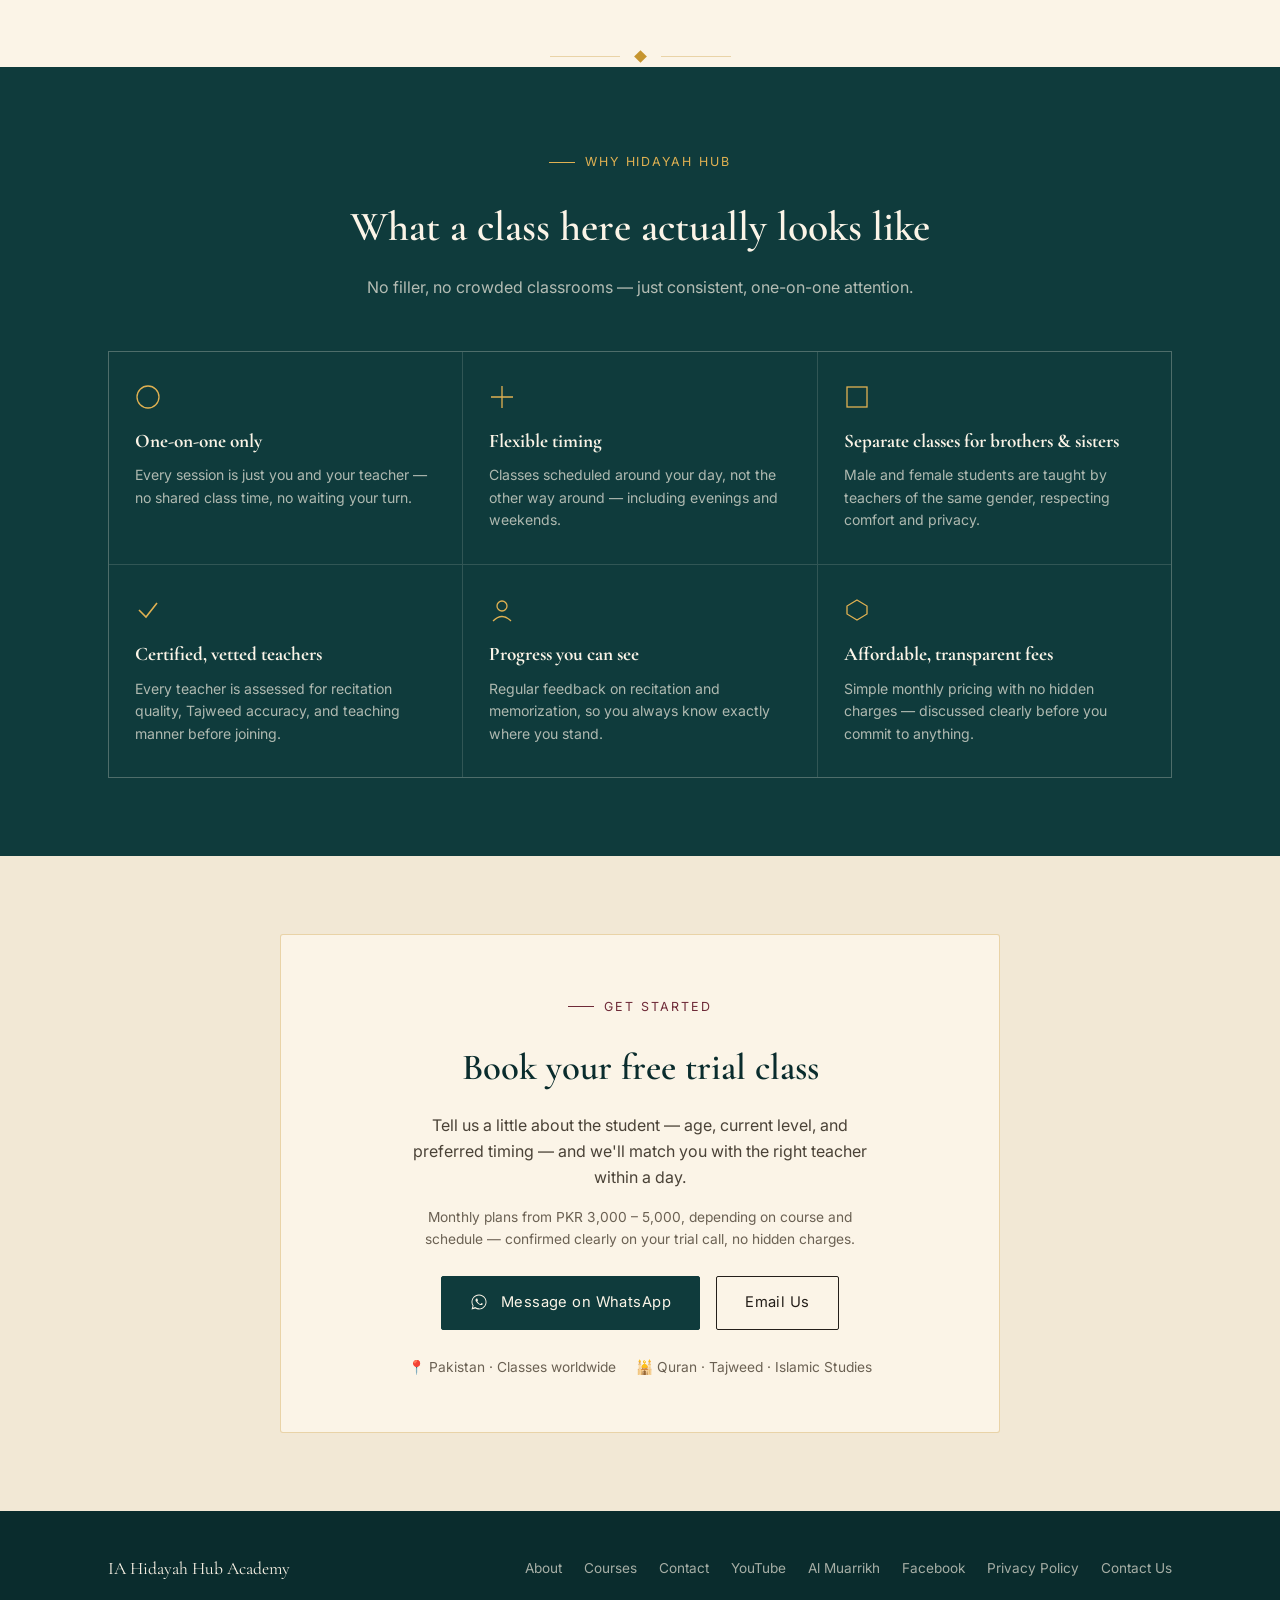
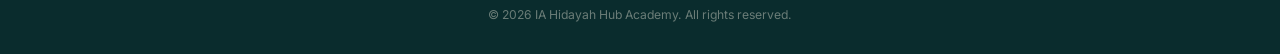
==== commit 3c995e2f: "Add new articles and update footer links in index.html" ====
--- a/index.html
+++ b/index.html
@@ -163,6 +163,8 @@
     .footer-row{ flex-direction:column; text-align:center; }
   }
 </style>
+  <script async src="https://pagead2.googlesyndication.com/pagead/js/adsbygoogle.js?client=ca-pub-2470073934285605"
+     crossorigin="anonymous"></script>
 </head>
 <body>
 
@@ -339,6 +341,18 @@
           <p>Chhote bacchon ke liye Tajweed asaan aur interesting banane ke practical tips, ghar par practice karwane ke tareeqe ke sath.</p>
           <span class="tag">Read more →</span>
         </a>
+        <a href="blog/tajweed-ke-qawaid.html" class="course-card reveal">
+  <div class="course-num arabic">مقالہ</div>
+  <h3>Tajweed Ke Tamam Qawaid</h3>
+  <p>Makharij, Noon Sakin, Meem Sakin, Madd aur Waqf — Tajweed ke tamam bunyadi qawaid ek jaga, mukammal rehnuma.</p>
+  <span class="tag">Read more →</span>
+</a>
+<a href="blog/hifz-ki-fazeelat.html" class="course-card reveal">
+  <div class="course-num arabic">مقالہ</div>
+  <h3>Hifz-e-Quran Ki Fazeelat</h3>
+  <p>Hifz aur tilawat ki fazeelat par Sahih Bukhari aur Sahih Muslim ki tasdeeq shuda ahadees, hawale ke sath.</p>
+  <span class="tag">Read more →</span>
+</a>
         <a href="blog/hifz-umar.html" class="course-card reveal">
           <div class="course-num arabic">مقالہ</div>
           <h3>Hifz Shuru Karne Ki Sahi Umar</h3>
@@ -447,6 +461,8 @@
         <a href="https://youtube.com/@ahidayahnoor" target="_blank">YouTube</a>
         <a href="https://youtube.com/@almuarrikh.official" target="_blank">Al Muarrikh</a>
         <a href="https://www.facebook.com/share/19P4MpADRA/" target="_blank">Facebook</a>
+        <a href="privacy-policy.html">Privacy Policy</a>
+<a href="contact.html">Contact Us</a>
       </div>
     </div>
     <div class="footer-note">© <span id="year"></span> IA Hidayah Hub Academy. All rights reserved.</div>
